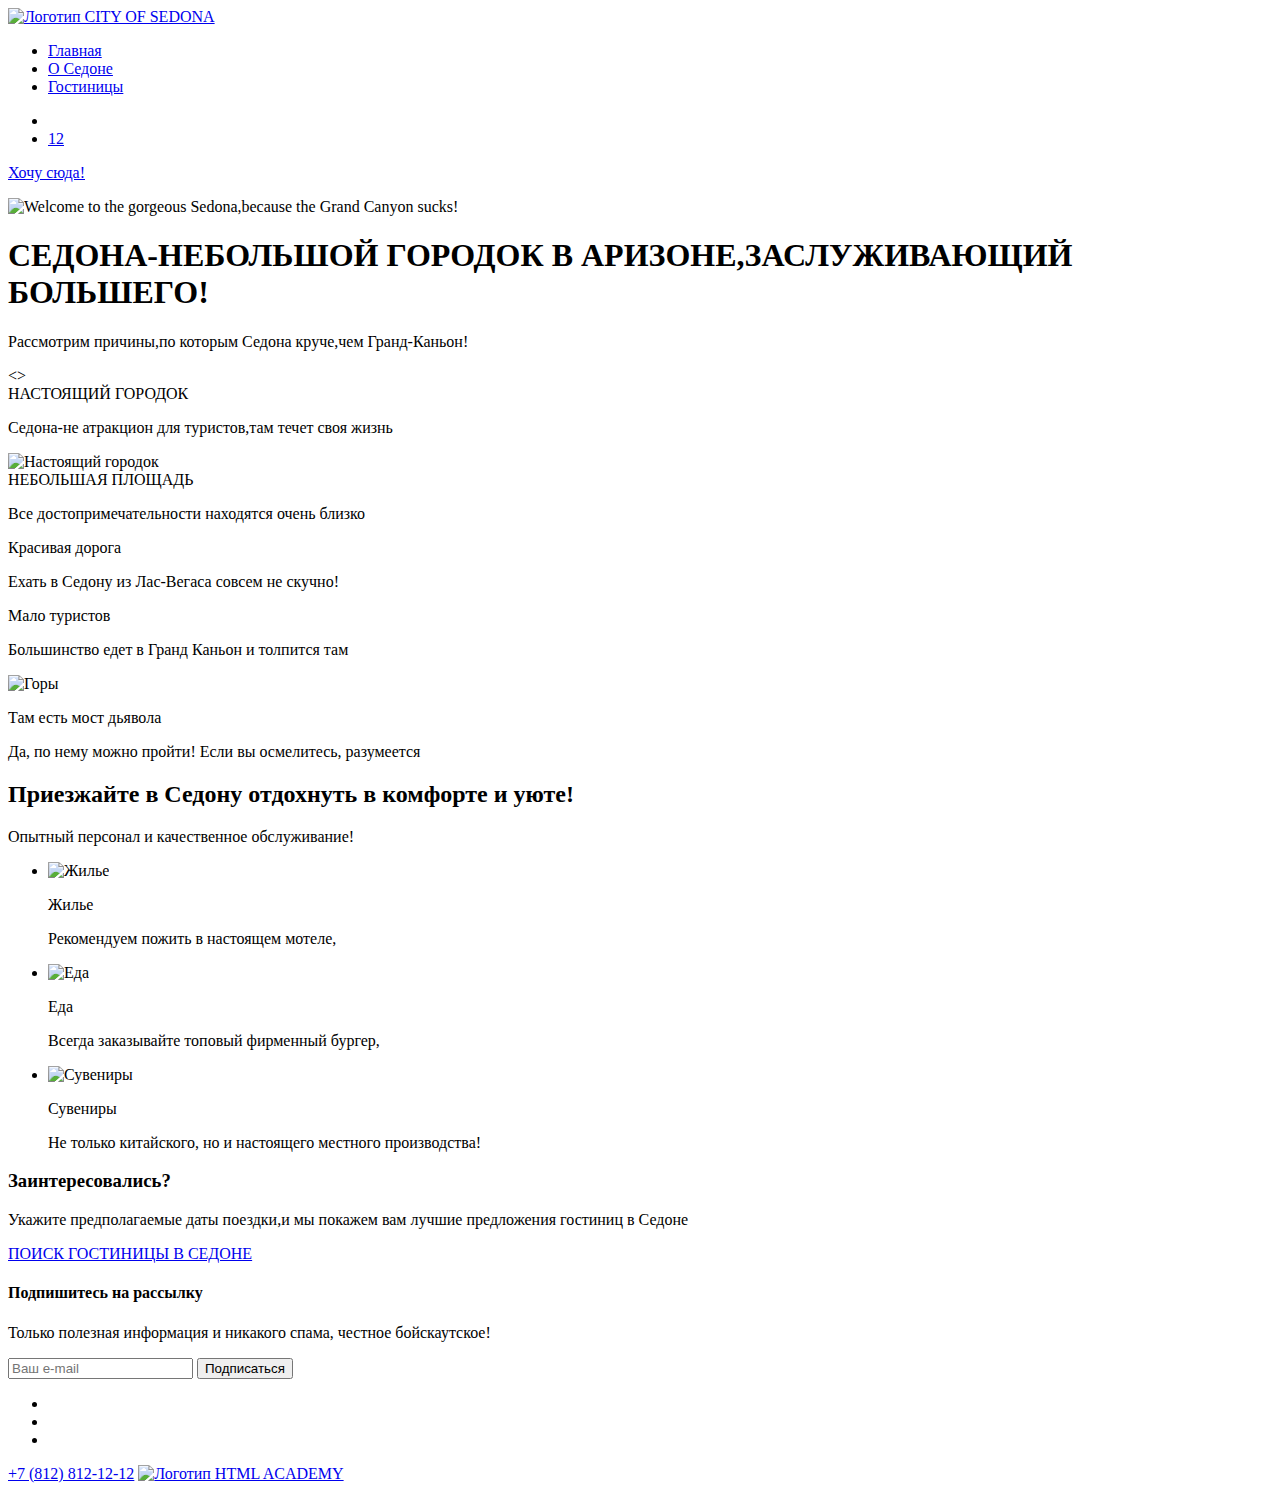
==== index.html @ 24b1be4e "Вложил картинки в список" ====
<!DOCTYPE html>
<html lang="ru">
  <meta charset="utf-8">
  <head>
    <title>Sedona</title>
    <link rel="stylesheet" href="style.css">
  </head>
  <body>
    <header data-test="header" >
       <a href="index.html"> <img src="#" alt="Логотип CITY OF SEDONA">
        </a>
        <ul>
            <li><a href="#">Главная</a></li>
            <li><a href="#">О Cедоне</a></li>
            <li><a href="catalog.html">Гостиницы</a></li>
            </ul>
            <ul>
                <li><a href="#"></a></li>
                <li><a href="#">12</a></li>
            </ul>
            <a href="#">Хочу сюда!</a></li>
           </header>

    <main data-test="main">
      <p><img src="#" alt="Welcome to the gorgeous Sedona,because the Grand Canyon sucks!"</p>
        <h1>СЕДОНА-НЕБОЛЬШОЙ ГОРОДОК В АРИЗОНЕ,ЗАСЛУЖИВАЮЩИЙ БОЛЬШЕГО!</h1>
        <p>Рассмотрим причины,по которым Седона круче,чем Гранд-Каньон!</p>
      <>
        <li>НАСТОЯЩИЙ ГОРОДОК
        <p>Седона-не атракцион для туристов,там течет своя жизнь</p>
        <img src="#" alt=" Настоящий городок">
        </li>


        <li>НЕБОЛЬШАЯ ПЛОЩАДЬ
        <p>Все достопримечательности находятся очень близко</p>
        </li>

            <li>Красивая дорога
            <p>Ехать в Седону из Лас-Вегаса совсем не скучно!</p>
            </li>

                <li>Мало туристов
                <p>Большинство едет в Гранд Каньон и толпится там</p>
                </li>

                <li><img src="#" alt="Горы">

                    <p>Там есть мост дьявола</p>
                    <p>Да, по нему можно пройти! Если вы осмелитесь, разумеется</p></li>
                    </ul>
                    <h2>Приезжайте в Седону отдохнуть в комфорте и уюте!</h2>
                    <p>Опытный персонал и качественное обслуживание!</p>
                    <ul>
                        <li> <img src="#" alt="Жилье">
                           <p>Жилье</p>
                            <p>Рекомендуем пожить в настоящем мотеле, </p>

                                <li> <img src="#" alt="Еда"></li>
                                   <p>Еда</p>
                                    <p>Всегда заказывайте
                                        топовый фирменный бургер, </p>
                                        <li> <img src="#" alt="Сувениры">
                                            <p>Сувениры</p>
                                             <p>Не только китайского,
                                                но и настоящего местного производства! </p></li>
                                             </ul>
                                             <h3>Заинтересовались?</h3>
                                             <p>Укажите предполагаемые даты поездки,и мы покажем вам лучшие предложения гостиниц в Седоне</p>
                                             <a href="#">ПОИСК ГОСТИНИЦЫ В СЕДОНЕ</a>


    </main>
    <footer data-test="footer">
      <section class="newsletter">
        <h4 class="page-footer-title">Подпишитесь на рассылку</h4>
        <p>Только полезная информация и никакого спама, честное бойскаутское!</p>
<form class="newsletter-form" action="https:htmlacademy.ru/" method="post">


             <input class="field" placeholder="Ваш e-mail" type="email" name="newsletter-email" id="newsletter-email" required>
<button class="button newsletter-button" type="submit">
  <span class="visually-hidden">Подписаться</span>
</button>
</form>
      </section>

          <ul>
            <li></li>
            <li></li>
            <li></li>
          </ul>
          <a href="#">+7 (812) 812-12-12</a>
          <a href="https:htmlacademy.ru/"><img src="#" alt="Логотип HTML ACADEMY">
            </a>
    </footer>
  </body>
</html>
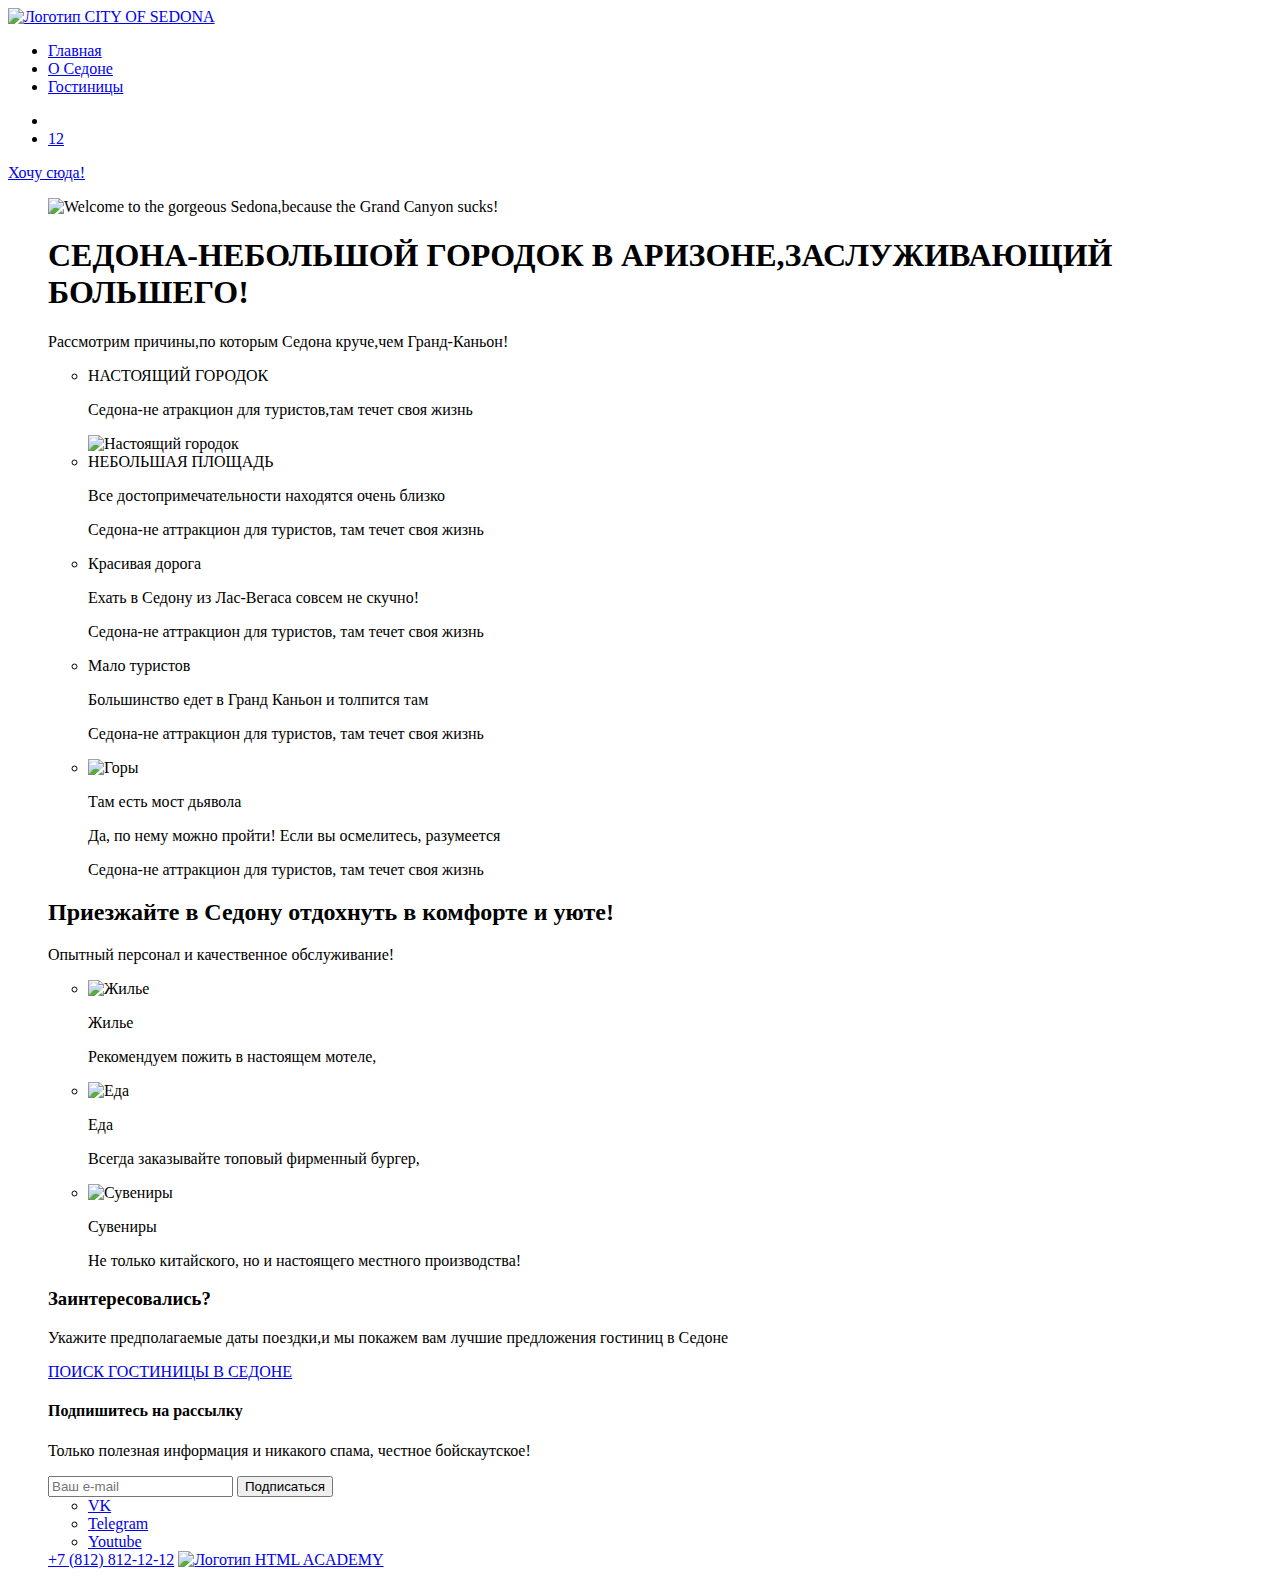
==== commit 6b2a0542: "Плохо, но как то так" ====
--- a/index.html
+++ b/index.html
@@ -21,11 +21,11 @@
             <a href="#">Хочу сюда!</a></li>
            </header>
 
-    <main data-test="main">
+    <ul data-test="main">
       <p><img src="#" alt="Welcome to the gorgeous Sedona,because the Grand Canyon sucks!"</p>
         <h1>СЕДОНА-НЕБОЛЬШОЙ ГОРОДОК В АРИЗОНЕ,ЗАСЛУЖИВАЮЩИЙ БОЛЬШЕГО!</h1>
         <p>Рассмотрим причины,по которым Седона круче,чем Гранд-Каньон!</p>
-      <>
+      <ul>
         <li>НАСТОЯЩИЙ ГОРОДОК
         <p>Седона-не атракцион для туристов,там течет своя жизнь</p>
         <img src="#" alt=" Настоящий городок">
@@ -34,32 +34,37 @@
 
         <li>НЕБОЛЬШАЯ ПЛОЩАДЬ
         <p>Все достопримечательности находятся очень близко</p>
+        <p>Седона-не аттракцион для туристов, там течет своя жизнь</p>
         </li>
 
             <li>Красивая дорога
             <p>Ехать в Седону из Лас-Вегаса совсем не скучно!</p>
+            <p>Седона-не аттракцион для туристов, там течет своя жизнь</p>
             </li>
 
                 <li>Мало туристов
                 <p>Большинство едет в Гранд Каньон и толпится там</p>
+                <p>Седона-не аттракцион для туристов, там течет своя жизнь</p>
                 </li>
 
                 <li><img src="#" alt="Горы">
 
                     <p>Там есть мост дьявола</p>
-                    <p>Да, по нему можно пройти! Если вы осмелитесь, разумеется</p></li>
+                    <p>Да, по нему можно пройти! Если вы осмелитесь, разумеется</p>
+                    <p>Седона-не аттракцион для туристов, там течет своя жизнь</p></li>
                     </ul>
                     <h2>Приезжайте в Седону отдохнуть в комфорте и уюте!</h2>
                     <p>Опытный персонал и качественное обслуживание!</p>
+
                     <ul>
                         <li> <img src="#" alt="Жилье">
                            <p>Жилье</p>
-                            <p>Рекомендуем пожить в настоящем мотеле, </p>
+                            <p>Рекомендуем пожить в настоящем мотеле, </p></li>
 
-                                <li> <img src="#" alt="Еда"></li>
+                                <li> <img src="#" alt="Еда">
                                    <p>Еда</p>
                                     <p>Всегда заказывайте
-                                        топовый фирменный бургер, </p>
+                                        топовый фирменный бургер, </p></li>
                                         <li> <img src="#" alt="Сувениры">
                                             <p>Сувениры</p>
                                              <p>Не только китайского,
@@ -85,14 +90,16 @@
 </form>
       </section>
 
-          <ul>
-            <li></li>
-            <li></li>
-            <li></li>
-          </ul>
-          <a href="#">+7 (812) 812-12-12</a>
-          <a href="https:htmlacademy.ru/"><img src="#" alt="Логотип HTML ACADEMY">
-            </a>
+      <ul>
+        <li><a href="https:vk.ru/">VK</a></li>
+        <li><a href="https:Telegram.org/">Telegram</a></li>
+        <li><a href="https:Youtube.ru/">Youtube</a></li>
+
+
+      </ul>
+      <a href="#">+7 (812) 812-12-12</a>
+      <a href="https:htmlacademy.ru/"><img src="#" alt="Логотип HTML ACADEMY">
+        </a>
     </footer>
   </body>
 </html>
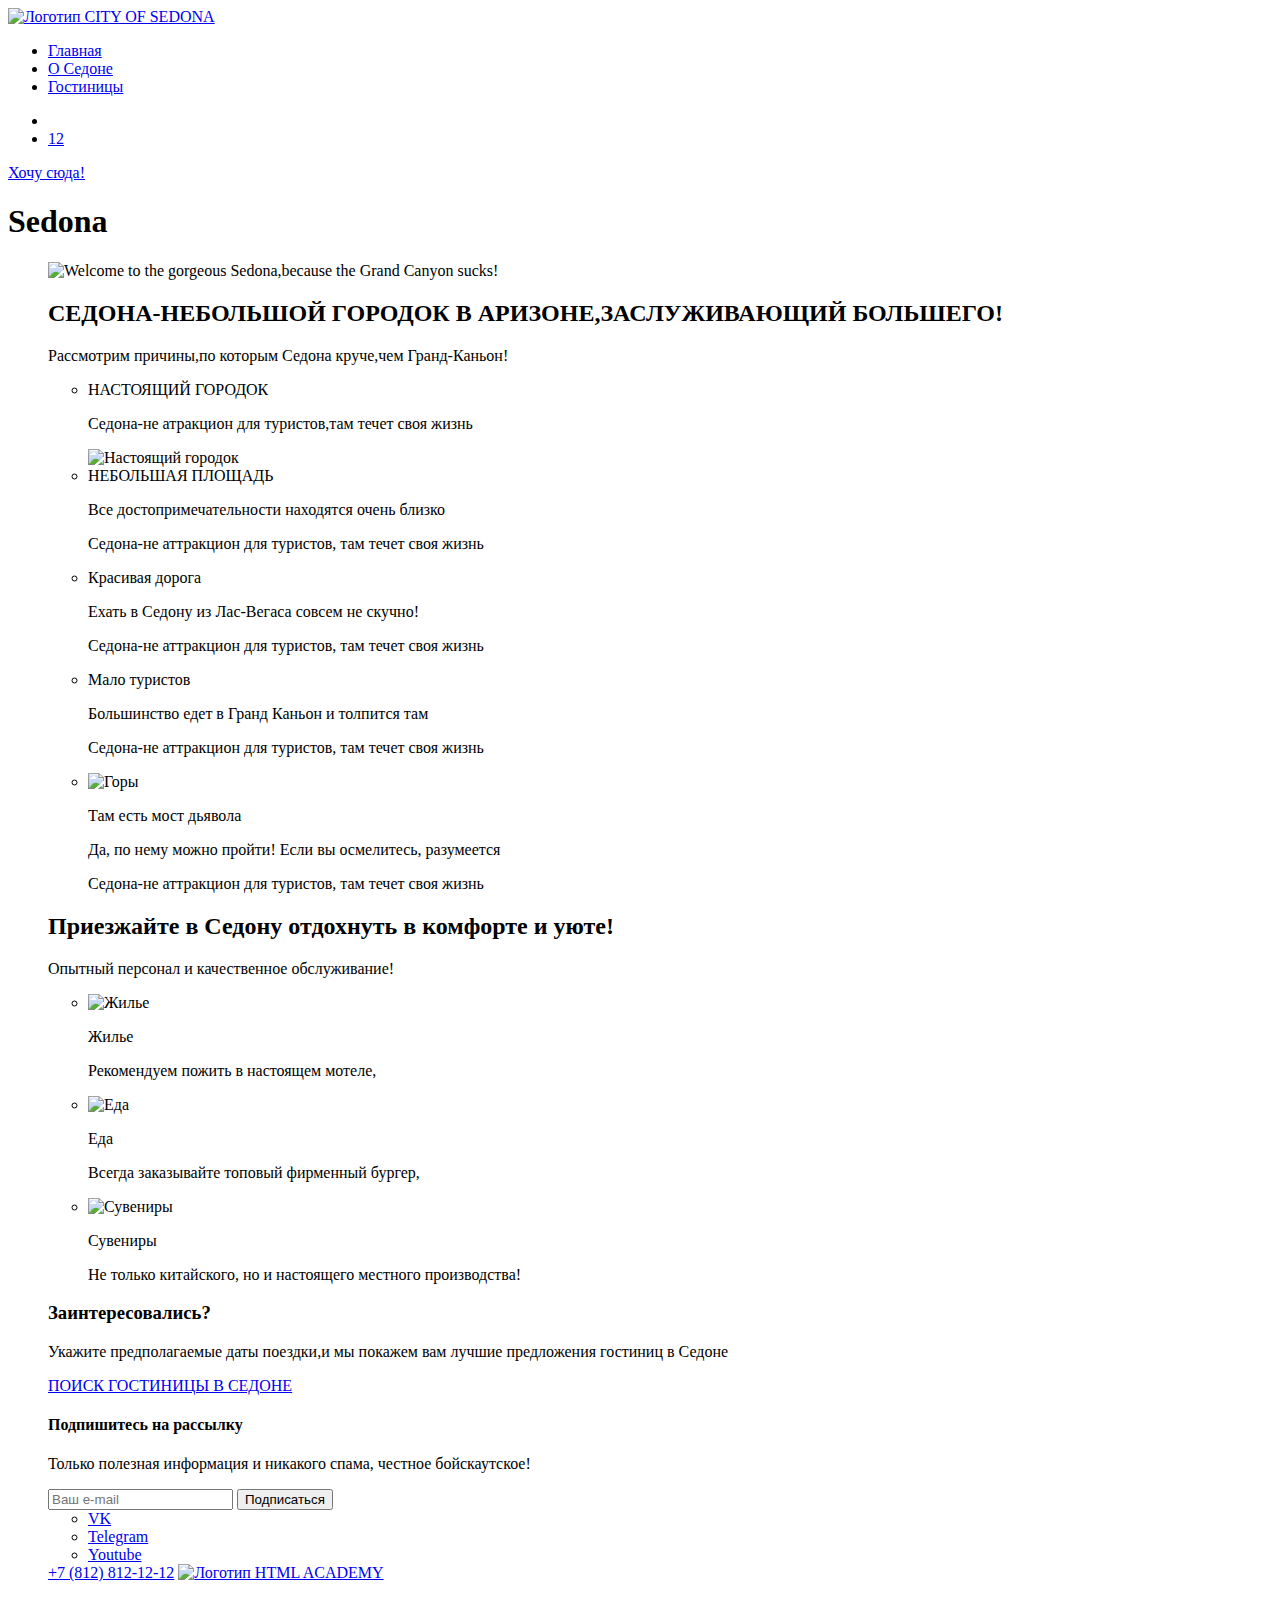
==== commit 617df883: "Добавил скрытый заголовок" ====
--- a/index.html
+++ b/index.html
@@ -19,11 +19,12 @@
                 <li><a href="#">12</a></li>
             </ul>
             <a href="#">Хочу сюда!</a></li>
+            <h1 class="visually-hidden">Sedona</h1>
            </header>
 
     <ul data-test="main">
       <p><img src="#" alt="Welcome to the gorgeous Sedona,because the Grand Canyon sucks!"</p>
-        <h1>СЕДОНА-НЕБОЛЬШОЙ ГОРОДОК В АРИЗОНЕ,ЗАСЛУЖИВАЮЩИЙ БОЛЬШЕГО!</h1>
+        <h2>СЕДОНА-НЕБОЛЬШОЙ ГОРОДОК В АРИЗОНЕ,ЗАСЛУЖИВАЮЩИЙ БОЛЬШЕГО!</h2>
         <p>Рассмотрим причины,по которым Седона круче,чем Гранд-Каньон!</p>
       <ul>
         <li>НАСТОЯЩИЙ ГОРОДОК
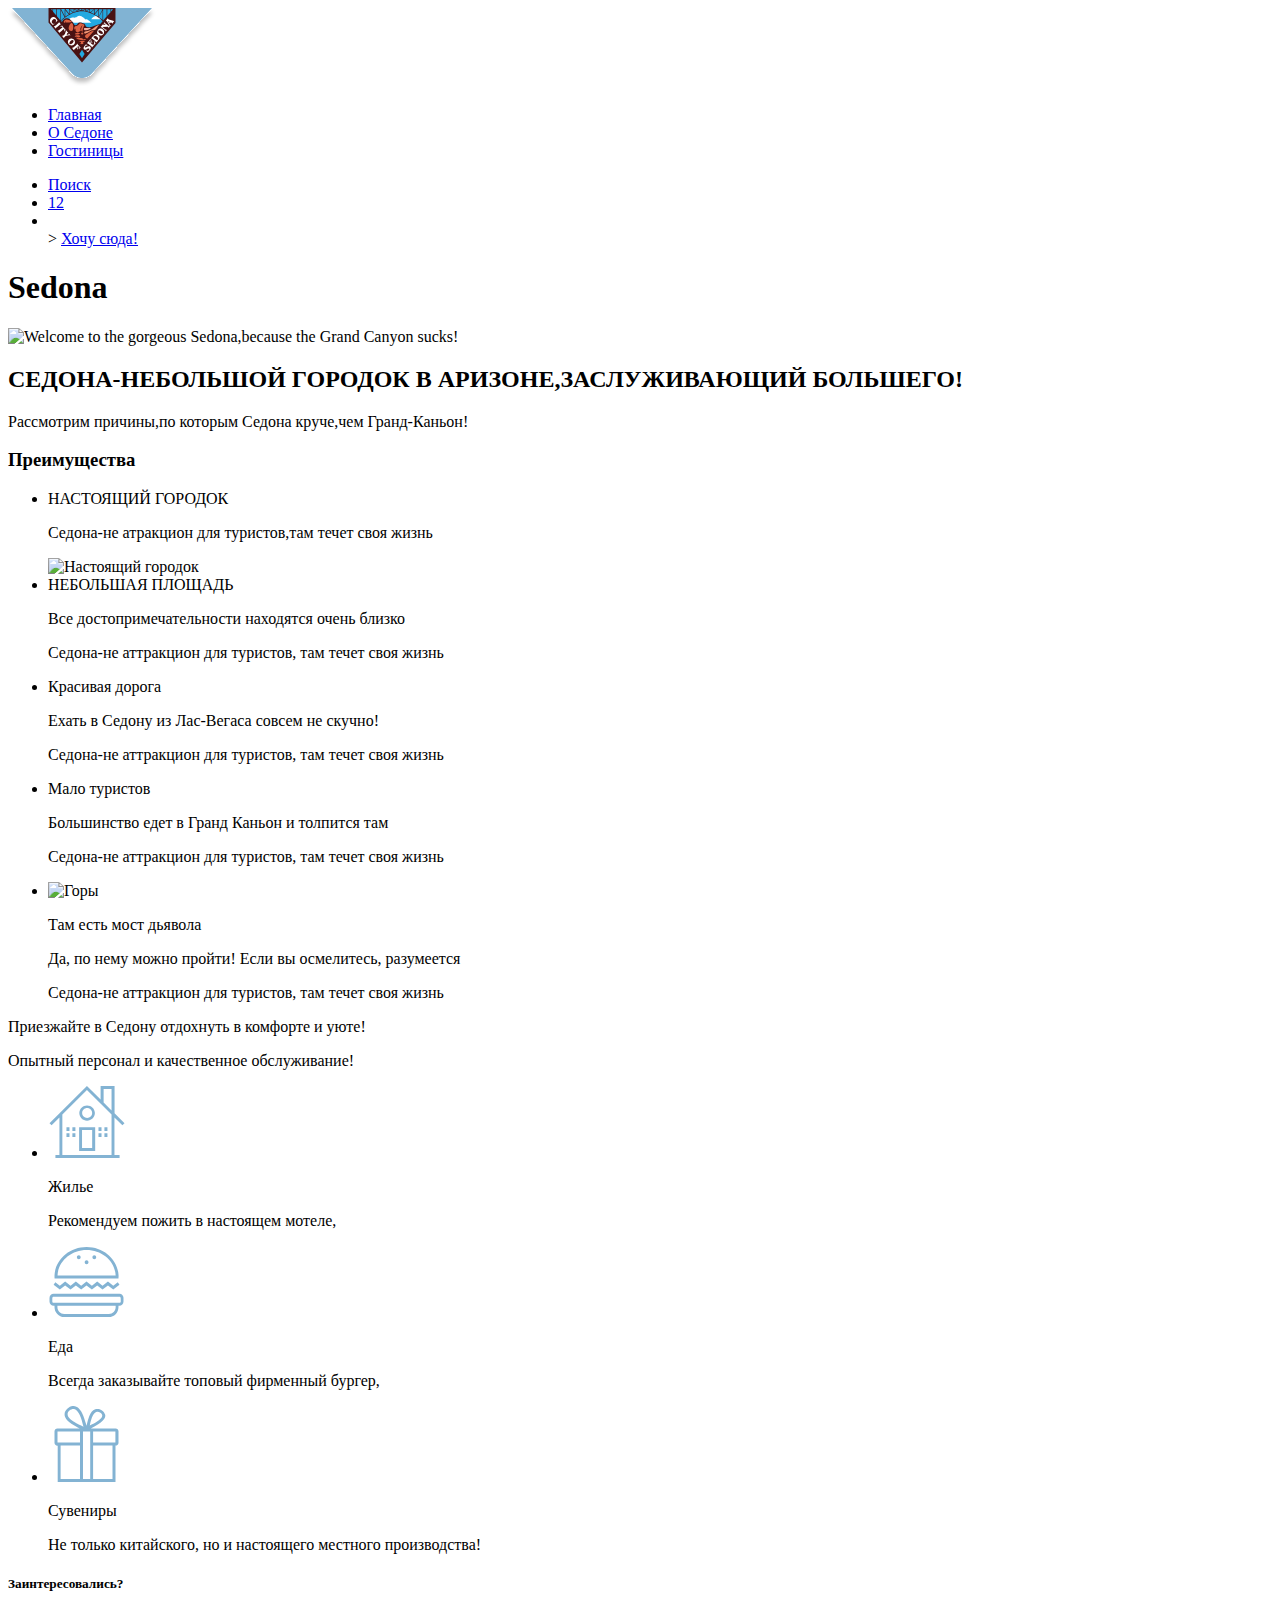
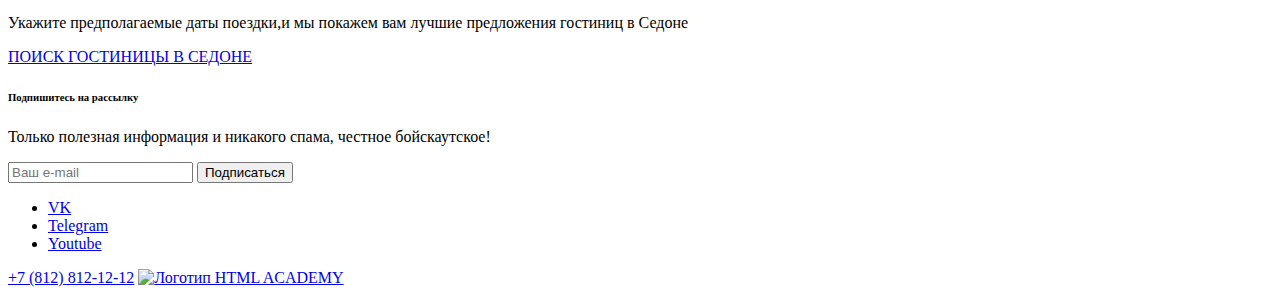
==== commit 5b35851c: "Разметка и графика" ====
--- a/index.html
+++ b/index.html
@@ -6,80 +6,97 @@
     <link rel="stylesheet" href="style.css">
   </head>
   <body>
-    <header data-test="header" >
-       <a href="index.html"> <img src="#" alt="Логотип CITY OF SEDONA">
+    <header class="page-header" data-test="header" >
+      <nav class="navigation"
+       <a href="index.html"> <img class="logo" src="images/index/logo.svg" alt="Логотип CITY OF SEDONA">
         </a>
-        <ul>
-            <li><a href="#">Главная</a></li>
-            <li><a href="#">О Cедоне</a></li>
-            <li><a href="catalog.html">Гостиницы</a></li>
+        <ul class="navigation-list">
+            <li class="navigation-item">
+              <a class="navigation-link" href="#">Главная</a></li>
+            <li class="navigation-item">
+              <a class="navigation-link" href="#">О Cедоне</a></li>
+            <li class="navigation-item">
+              <a class="navigation-link" href="catalog.html">Гостиницы</a></li>
             </ul>
-            <ul>
-                <li><a href="#"></a></li>
-                <li><a href="#">12</a></li>
+            <ul class="navigation-list navigation-user">
+                <li class="navigation-item">
+                  <a class="navigation-link" href="#"><span class="visually-hidden">Поиск</span></a>
+                  </li>
+                <li class="navigation-item">
+                  <a class="navigation-link" href="#">12</a></li>
+                  <li class="navigation-item"></li>>
+                      <a class="navigation-link" href="#">Хочу сюда!</a>
+                  </li>
             </ul>
-            <a href="#">Хочу сюда!</a></li>
-            <h1 class="visually-hidden">Sedona</h1>
+
+
+          </nav>
            </header>
 
-    <ul data-test="main">
+    <main class="main-index" data-test="main">
+        <h1 class="visually-hidden">Sedona</h1>
       <p><img src="#" alt="Welcome to the gorgeous Sedona,because the Grand Canyon sucks!"</p>
         <h2>СЕДОНА-НЕБОЛЬШОЙ ГОРОДОК В АРИЗОНЕ,ЗАСЛУЖИВАЮЩИЙ БОЛЬШЕГО!</h2>
         <p>Рассмотрим причины,по которым Седона круче,чем Гранд-Каньон!</p>
-      <ul>
-        <li>НАСТОЯЩИЙ ГОРОДОК
+        <section class="advantages-list">
+          <h3 class="visually-hidden">Преимущества</h3>
+      <ul class="advantages-list">
+        <li class="advantages-item">НАСТОЯЩИЙ ГОРОДОК
         <p>Седона-не атракцион для туристов,там течет своя жизнь</p>
         <img src="#" alt=" Настоящий городок">
         </li>
 
 
-        <li>НЕБОЛЬШАЯ ПЛОЩАДЬ
+        <li class="advantages-item">НЕБОЛЬШАЯ ПЛОЩАДЬ
         <p>Все достопримечательности находятся очень близко</p>
         <p>Седона-не аттракцион для туристов, там течет своя жизнь</p>
         </li>
 
-            <li>Красивая дорога
+            <li class="advantages-item">Красивая дорога
             <p>Ехать в Седону из Лас-Вегаса совсем не скучно!</p>
             <p>Седона-не аттракцион для туристов, там течет своя жизнь</p>
             </li>
 
-                <li>Мало туристов
+                <li class="advantages-item">Мало туристов
                 <p>Большинство едет в Гранд Каньон и толпится там</p>
                 <p>Седона-не аттракцион для туристов, там течет своя жизнь</p>
                 </li>
 
-                <li><img src="#" alt="Горы">
+                <li class="advantages-item"><img src="#" alt="Горы">
 
                     <p>Там есть мост дьявола</p>
                     <p>Да, по нему можно пройти! Если вы осмелитесь, разумеется</p>
                     <p>Седона-не аттракцион для туристов, там течет своя жизнь</p></li>
                     </ul>
-                    <h2>Приезжайте в Седону отдохнуть в комфорте и уюте!</h2>
+                  </section>
+                  <section class="services"
+                    <h4 class="services-title">Приезжайте в Седону отдохнуть в комфорте и уюте!</h4>
                     <p>Опытный персонал и качественное обслуживание!</p>
 
-                    <ul>
-                        <li> <img src="#" alt="Жилье">
-                           <p>Жилье</p>
-                            <p>Рекомендуем пожить в настоящем мотеле, </p></li>
 
-                                <li> <img src="#" alt="Еда">
-                                   <p>Еда</p>
-                                    <p>Всегда заказывайте
+                    <ul class="services-list">
+                        <li class="services-item"> <img src="images/index/жилье.svg" alt="Жилье">
+                           <p class="services-name">Жилье</p>
+                            <p class="services-description">Рекомендуем пожить в настоящем мотеле, </p></li>
+
+                                <li class="services-item"> <img src="images/index/еда.svg" alt="Еда">
+                                   <p  class="services-name">Еда</p>
+                                    <p class="services-description">Всегда заказывайте
                                         топовый фирменный бургер, </p></li>
-                                        <li> <img src="#" alt="Сувениры">
-                                            <p>Сувениры</p>
-                                             <p>Не только китайского,
+                                        <li class="services-item"> <img src="images/index/сувениры.svg" alt="Сувениры">
+                                            <p  class="services-name">Сувениры</p>
+                                             <p class="services-description">Не только китайского,
                                                 но и настоящего местного производства! </p></li>
                                              </ul>
-                                             <h3>Заинтересовались?</h3>
+                                             <h5>Заинтересовались?</h5>
                                              <p>Укажите предполагаемые даты поездки,и мы покажем вам лучшие предложения гостиниц в Седоне</p>
-                                             <a href="#">ПОИСК ГОСТИНИЦЫ В СЕДОНЕ</a>
+                                             <a class="button-seach" href="#">ПОИСК ГОСТИНИЦЫ В СЕДОНЕ</a>
 
 
     </main>
     <footer data-test="footer">
       <section class="newsletter">
-        <h4 class="page-footer-title">Подпишитесь на рассылку</h4>
+        <h6 class="page-footer-title">Подпишитесь на рассылку</h6>
         <p>Только полезная информация и никакого спама, честное бойскаутское!</p>
 <form class="newsletter-form" action="https:htmlacademy.ru/" method="post">
 
@@ -91,15 +108,15 @@
 </form>
       </section>
 
-      <ul>
-        <li><a href="https:vk.ru/">VK</a></li>
-        <li><a href="https:Telegram.org/">Telegram</a></li>
-        <li><a href="https:Youtube.ru/">Youtube</a></li>
+      <ul class="contacts">
+        <li class="contacts-item"><a class="contacts-name" href="https:vk.ru/">VK</a></li>
+        <li class="contacts-item"><a class="contacts-name" href="https:Telegram.org/">Telegram</a></li>
+        <li class="contacts-item"><a class="contacts-name" href="https:Youtube.ru/">Youtube</a></li>
 
 
       </ul>
-      <a href="#">+7 (812) 812-12-12</a>
-      <a href="https:htmlacademy.ru/"><img src="#" alt="Логотип HTML ACADEMY">
+      <a class="contacts-phone" href="#">+7 (812) 812-12-12</a>
+      <a class="contacts-adress" href="https:htmlacademy.ru/"><img src="#" alt="Логотип HTML ACADEMY">
         </a>
     </footer>
   </body>
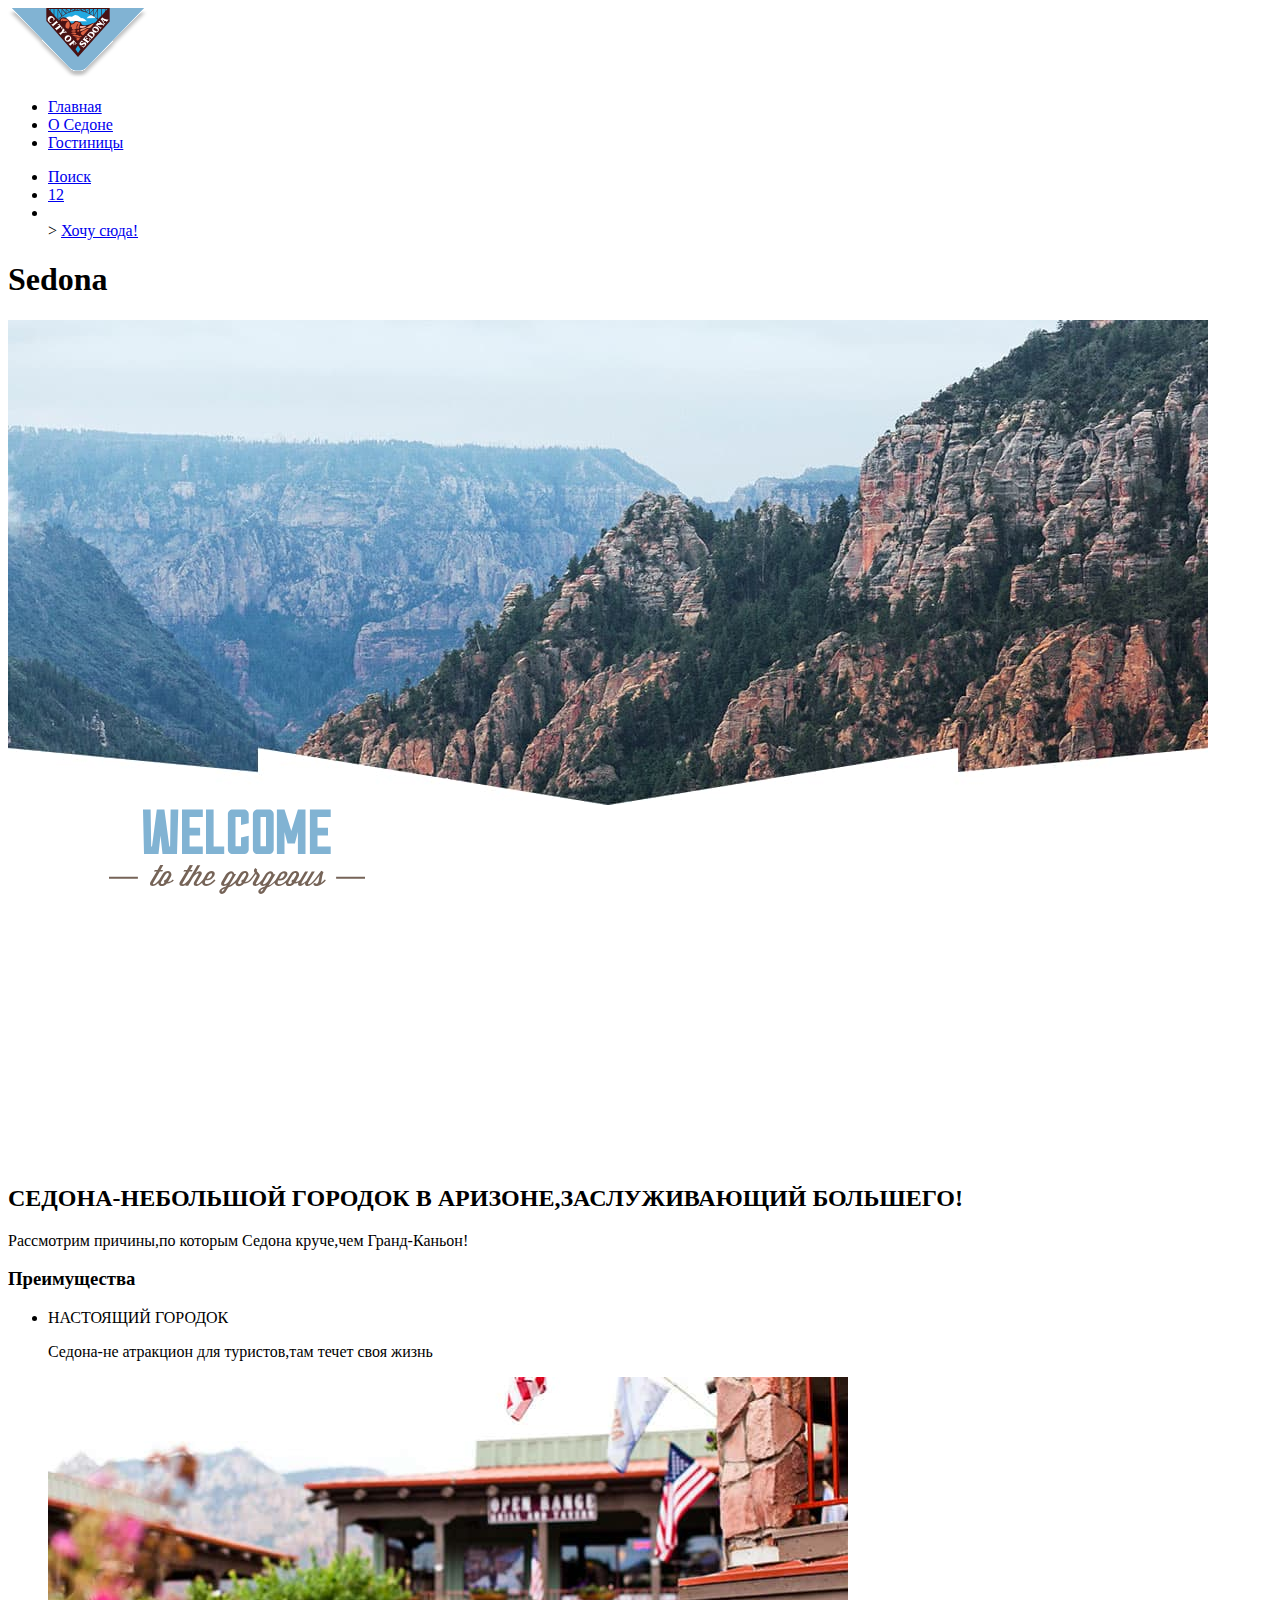
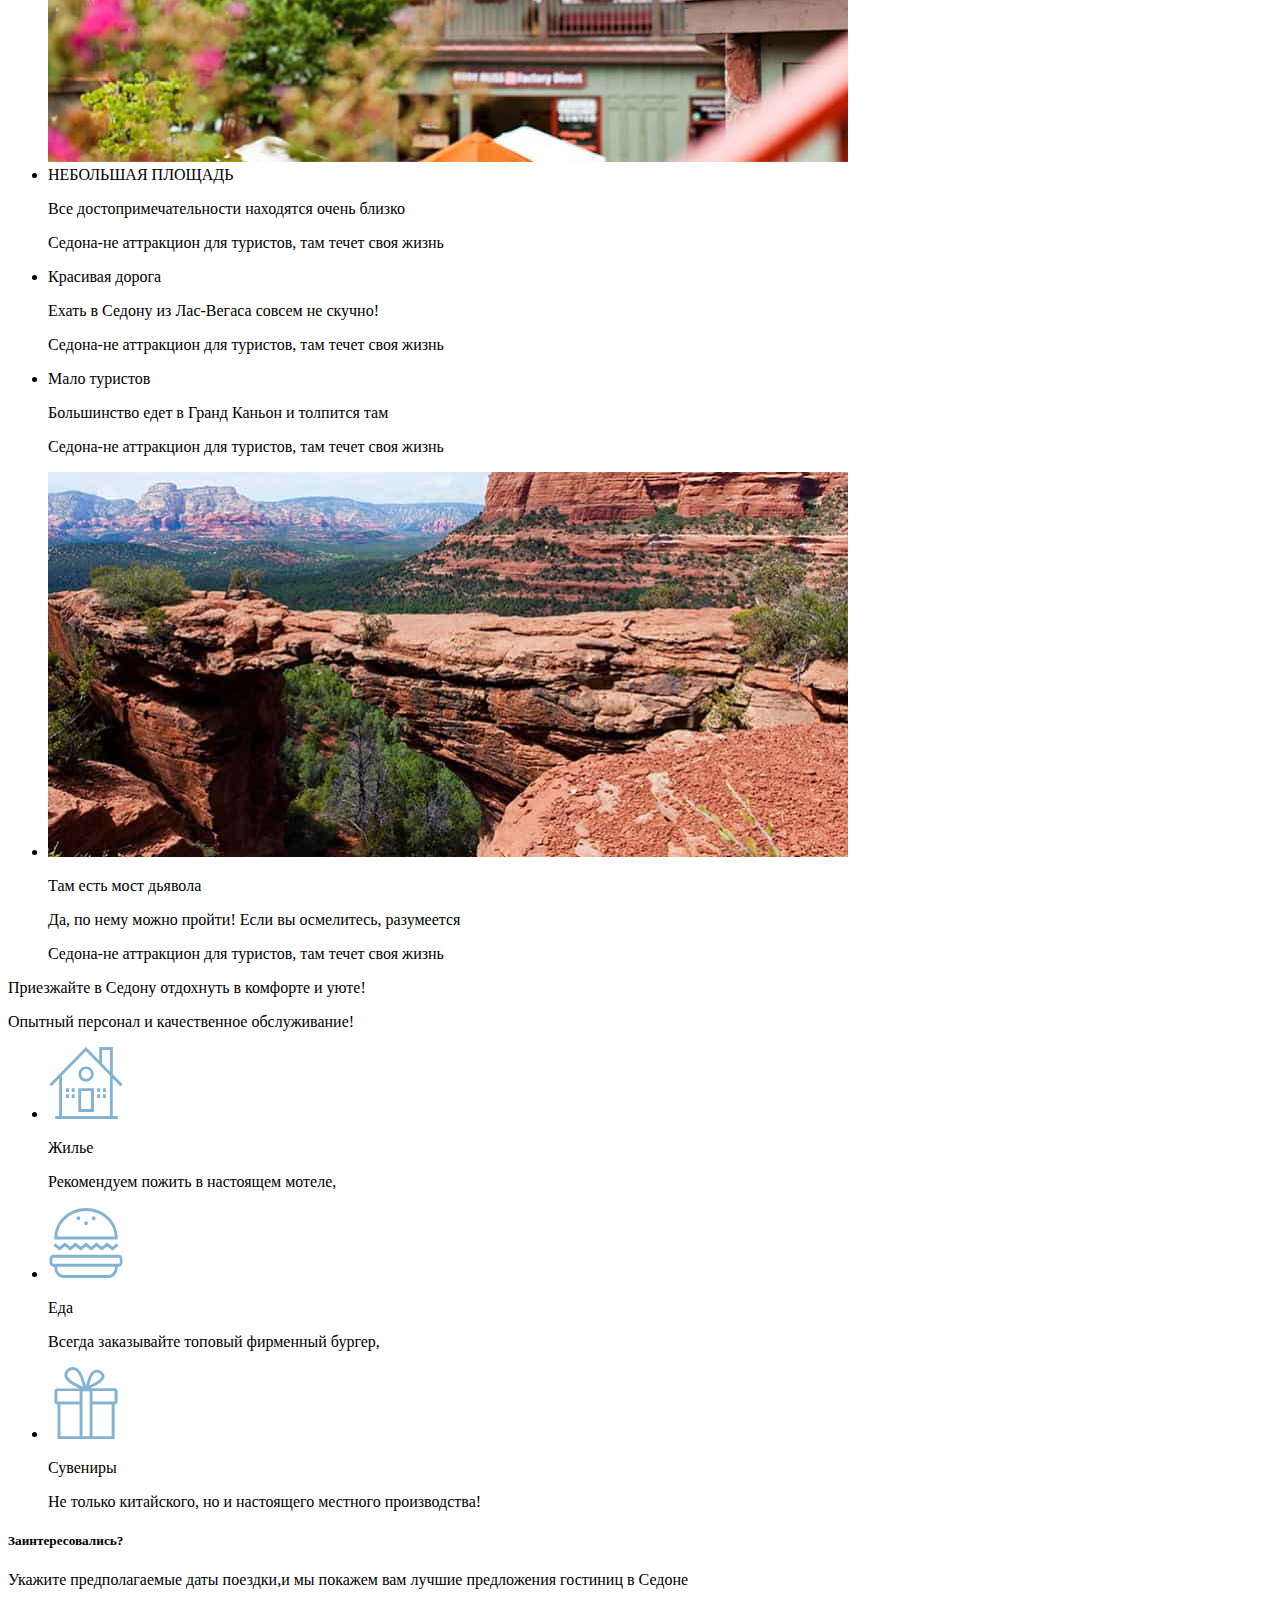
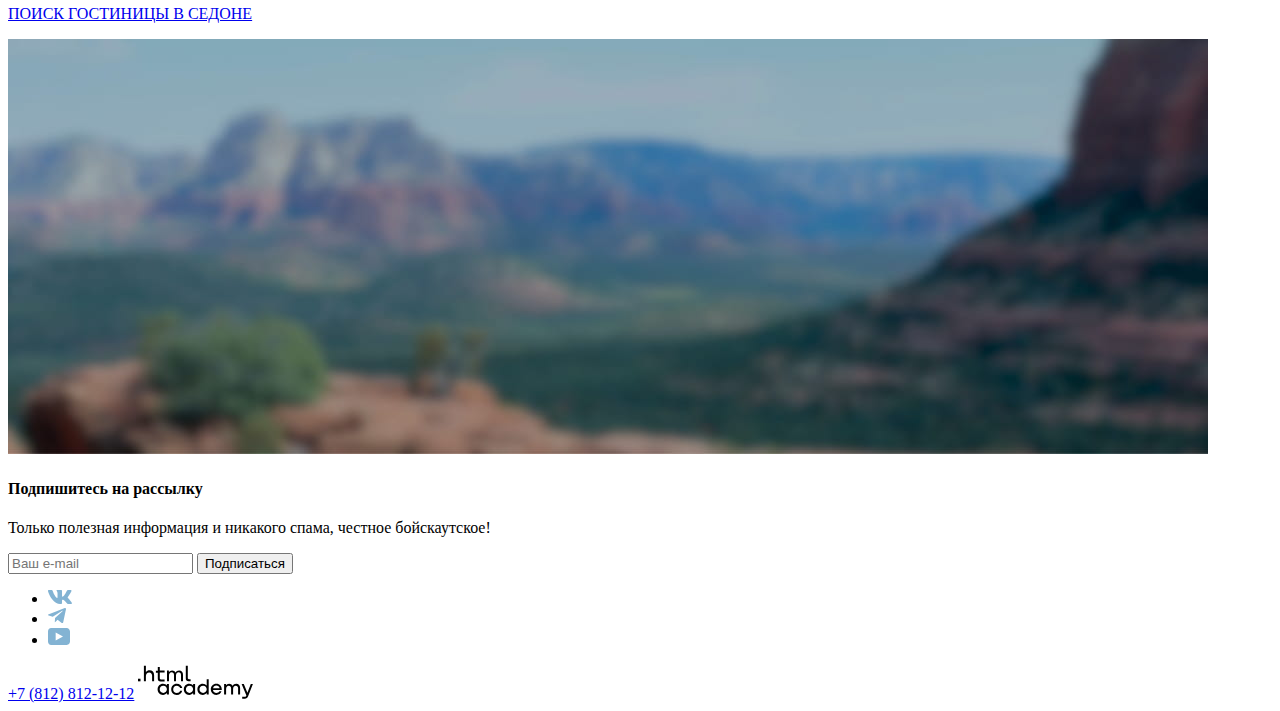
==== commit 38505001: "авто редактирование" ====
--- a/index.html
+++ b/index.html
@@ -1,123 +1,189 @@
 <!DOCTYPE html>
 <html lang="ru">
-  <meta charset="utf-8">
-  <head>
-    <title>Sedona</title>
-    <link rel="stylesheet" href="style.css">
-  </head>
-  <body>
-    <header class="page-header" data-test="header" >
-      <nav class="navigation"
-       <a href="index.html"> <img class="logo" src="images/index/logo.svg" alt="Логотип CITY OF SEDONA">
-        </a>
-        <ul class="navigation-list">
-            <li class="navigation-item">
-              <a class="navigation-link" href="#">Главная</a></li>
-            <li class="navigation-item">
-              <a class="navigation-link" href="#">О Cедоне</a></li>
-            <li class="navigation-item">
-              <a class="navigation-link" href="catalog.html">Гостиницы</a></li>
-            </ul>
-            <ul class="navigation-list navigation-user">
-                <li class="navigation-item">
-                  <a class="navigation-link" href="#"><span class="visually-hidden">Поиск</span></a>
-                  </li>
-                <li class="navigation-item">
-                  <a class="navigation-link" href="#">12</a></li>
-                  <li class="navigation-item"></li>>
-                      <a class="navigation-link" href="#">Хочу сюда!</a>
-                  </li>
-            </ul>
+<meta charset="utf-8">
+
+<head>
+  <title>Sedona</title>
+  <link rel="stylesheet" href="style.css">
+</head>
+
+<body>
+  <header class="page-header" data-test="header">
+    <nav class="navigation" <a href="index.html"> <img class="logo" width="140" height="70" src="images/index/logo.svg"
+        alt="Логотип CITY OF SEDONA">
+      </a>
+      <ul class="navigation-list">
+        <li class="navigation-item">
+          <a class="navigation-link" href="#">Главная</a>
+        </li>
+        <li class="navigation-item">
+          <a class="navigation-link" href="#">О Cедоне</a>
+        </li>
+        <li class="navigation-item">
+          <a class="navigation-link" href="catalog.html">Гостиницы</a>
+        </li>
+      </ul>
+      <ul class="navigation-list navigation-user">
+        <li class="navigation-item">
+          <a class="navigation-link" href="#"><span class="visually-hidden">Поиск</span></a>
+        </li>
+        <li class="navigation-item">
+          <a class="navigation-link" href="#">12</a>
+        </li>
+        <li class="navigation-item"></li>>
+        <a class="navigation-link" href="#">Хочу сюда!</a>
+        </li>
+      </ul>
 
 
-          </nav>
-           </header>
+    </nav>
+  </header>
 
-    <main class="main-index" data-test="main">
-        <h1 class="visually-hidden">Sedona</h1>
-      <p><img src="#" alt="Welcome to the gorgeous Sedona,because the Grand Canyon sucks!"</p>
-        <h2>СЕДОНА-НЕБОЛЬШОЙ ГОРОДОК В АРИЗОНЕ,ЗАСЛУЖИВАЮЩИЙ БОЛЬШЕГО!</h2>
-        <p>Рассмотрим причины,по которым Седона круче,чем Гранд-Каньон!</p>
-        <section class="advantages-list">
-          <h3 class="visually-hidden">Преимущества</h3>
+  <main class="main-index" data-test="main">
+    <h1 class="visually-hidden">Sedona</h1>
+    <p><img src="images/index/mountains.jpg" width="1200" height="485"
+        alt="Welcome to the gorgeous Sedona,because the Grand Canyon sucks!">
+      <img src="images/index/welcome.svg" width="458" height="352"
+        alt="Welcome to the gorgeous Sedona,because the Grand Canyon sucks!">
+    </p>
+    <h2>СЕДОНА-НЕБОЛЬШОЙ ГОРОДОК В АРИЗОНЕ,ЗАСЛУЖИВАЮЩИЙ БОЛЬШЕГО!</h2>
+    <p>Рассмотрим причины,по которым Седона круче,чем Гранд-Каньон!</p>
+    <section class="advantages-list">
+      <h3 class="visually-hidden">Преимущества</h3>
       <ul class="advantages-list">
         <li class="advantages-item">НАСТОЯЩИЙ ГОРОДОК
-        <p>Седона-не атракцион для туристов,там течет своя жизнь</p>
-        <img src="#" alt=" Настоящий городок">
+          <p>Седона-не атракцион для туристов,там течет своя жизнь</p>
+          <img src="images/index/photo-1.jpg" width="800" height="385" alt=" Настоящий городок">
         </li>
 
 
         <li class="advantages-item">НЕБОЛЬШАЯ ПЛОЩАДЬ
-        <p>Все достопримечательности находятся очень близко</p>
-        <p>Седона-не аттракцион для туристов, там течет своя жизнь</p>
+          <p>Все достопримечательности находятся очень близко</p>
+          <p>Седона-не аттракцион для туристов, там течет своя жизнь</p>
         </li>
 
-            <li class="advantages-item">Красивая дорога
-            <p>Ехать в Седону из Лас-Вегаса совсем не скучно!</p>
-            <p>Седона-не аттракцион для туристов, там течет своя жизнь</p>
-            </li>
+        <li class="advantages-item">Красивая дорога
+          <p>Ехать в Седону из Лас-Вегаса совсем не скучно!</p>
+          <p>Седона-не аттракцион для туристов, там течет своя жизнь</p>
+        </li>
 
-                <li class="advantages-item">Мало туристов
-                <p>Большинство едет в Гранд Каньон и толпится там</p>
-                <p>Седона-не аттракцион для туристов, там течет своя жизнь</p>
-                </li>
+        <li class="advantages-item">Мало туристов
+          <p>Большинство едет в Гранд Каньон и толпится там</p>
+          <p>Седона-не аттракцион для туристов, там течет своя жизнь</p>
+        </li>
 
-                <li class="advantages-item"><img src="#" alt="Горы">
+        <li class="advantages-item"><img src="images/index/photo-2.jpg" width="800" height="385" alt="Горы">
 
-                    <p>Там есть мост дьявола</p>
-                    <p>Да, по нему можно пройти! Если вы осмелитесь, разумеется</p>
-                    <p>Седона-не аттракцион для туристов, там течет своя жизнь</p></li>
-                    </ul>
-                  </section>
-                  <section class="services"
-                    <h4 class="services-title">Приезжайте в Седону отдохнуть в комфорте и уюте!</h4>
-                    <p>Опытный персонал и качественное обслуживание!</p>
+          <p>Там есть мост дьявола</p>
+          <p>Да, по нему можно пройти! Если вы осмелитесь, разумеется</p>
+          <p>Седона-не аттракцион для туристов, там течет своя жизнь</p>
+        </li>
+      </ul>
+    </section>
+    <section class="services" <h4 class="services-title">Приезжайте в Седону отдохнуть в комфорте и уюте!</h4>
+      <p>Опытный персонал и качественное обслуживание!</p>
 
 
-                    <ul class="services-list">
-                        <li class="services-item"> <img src="images/index/жилье.svg" alt="Жилье">
-                           <p class="services-name">Жилье</p>
-                            <p class="services-description">Рекомендуем пожить в настоящем мотеле, </p></li>
+      <ul class="services-list">
+        <li class="services-item"> <img src="images/index/house.svg" width="75" height="72" alt="Жилье">
+          <p class="services-name">Жилье</p>
+          <p class="services-description">Рекомендуем пожить в настоящем мотеле, </p>
+        </li>
 
-                                <li class="services-item"> <img src="images/index/еда.svg" alt="Еда">
-                                   <p  class="services-name">Еда</p>
-                                    <p class="services-description">Всегда заказывайте
-                                        топовый фирменный бургер, </p></li>
-                                        <li class="services-item"> <img src="images/index/сувениры.svg" alt="Сувениры">
-                                            <p  class="services-name">Сувениры</p>
-                                             <p class="services-description">Не только китайского,
-                                                но и настоящего местного производства! </p></li>
-                                             </ul>
-                                             <h5>Заинтересовались?</h5>
-                                             <p>Укажите предполагаемые даты поездки,и мы покажем вам лучшие предложения гостиниц в Седоне</p>
-                                             <a class="button-seach" href="#">ПОИСК ГОСТИНИЦЫ В СЕДОНЕ</a>
+        <li class="services-item"> <img src="images/index/food.svg" width="75" height="72" alt="Еда">
+          <p class="services-name">Еда</p>
+          <p class="services-description">Всегда заказывайте
+            топовый фирменный бургер, </p>
+        </li>
+        <li class="services-item"> <img src="images/index/souvenirs.svg" width="75" height="72" alt="Сувениры">
+          <p class="services-name">Сувениры</p>
+          <p class="services-description">Не только китайского,
+            но и настоящего местного производства! </p>
+        </li>
+      </ul>
+      <h5>Заинтересовались?</h5>
+      <p>Укажите предполагаемые даты поездки,и мы покажем вам лучшие предложения гостиниц в Седоне</p>
+      <a class="button-seach" href="#">ПОИСК ГОСТИНИЦЫ В СЕДОНЕ</a>
 
 
-    </main>
-    <footer data-test="footer">
-      <section class="newsletter">
-        <h6 class="page-footer-title">Подпишитесь на рассылку</h6>
-        <p>Только полезная информация и никакого спама, честное бойскаутское!</p>
-<form class="newsletter-form" action="https:htmlacademy.ru/" method="post">
+  </main>
+  <footer data-test="footer">
+    <section class="newsletter">
+      <p> <img src="images/index/fon subscription.jpg" width="1200" height="414.86" alt="фон"></p>
+      <h4 class="page-footer-title">Подпишитесь на рассылку</h4>
+      <p>Только полезная информация и никакого спама, честное бойскаутское!</p>
+      <form class="newsletter-form" action="https:htmlacademy.ru/" method="post">
 
 
-             <input class="field" placeholder="Ваш e-mail" type="email" name="newsletter-email" id="newsletter-email" required>
-<button class="button newsletter-button" type="submit">
-  <span class="visually-hidden">Подписаться</span>
-</button>
-</form>
-      </section>
+        <input class="field" placeholder="Ваш e-mail" type="email" name="newsletter-email" id="newsletter-email"
+          required>
+        <button class="button newsletter-button" type="submit">Подписаться
 
-      <ul class="contacts">
-        <li class="contacts-item"><a class="contacts-name" href="https:vk.ru/">VK</a></li>
-        <li class="contacts-item"><a class="contacts-name" href="https:Telegram.org/">Telegram</a></li>
-        <li class="contacts-item"><a class="contacts-name" href="https:Youtube.ru/">Youtube</a></li>
+        </button>
+      </form>
+    </section>
+    <ul class="contacts">
+      <li class="contacts-item"><a class="contacts-name" href="https:vk.ru/"><svg xmlns="http://www.w3.org/2000/svg"
+            width="24" height="14" viewBox="0 0 24 14" fill="none">
+            <path fill-rule="evenodd" clip-rule="evenodd"
+              d="M23.45 0.948C23.616 0.402 23.45 0 22.655 0H20.03C19.362 0 19.054 0.347 18.887 0.73C18.887 0.73 17.552 3.926 15.661 6.002C15.049 6.604 14.771 6.795 14.437 6.795C14.27 6.795 14.019 6.604 14.019 6.057V0.948C14.019 0.292 13.835 0 13.279 0H9.151C8.734 0 8.483 0.304 8.483 0.593C8.483 1.214 9.429 1.358 9.526 3.106V6.904C9.526 7.737 9.373 7.888 9.039 7.888C8.149 7.888 5.984 4.677 4.699 1.003C4.45 0.288 4.198 0 3.527 0H0.9C0.15 0 0 0.347 0 0.73C0 1.412 0.89 4.8 4.145 9.281C6.315 12.341 9.37 14 12.153 14C13.822 14 14.028 13.632 14.028 12.997V10.684C14.028 9.947 14.186 9.8 14.715 9.8C15.105 9.8 15.772 9.992 17.33 11.467C19.11 13.216 19.403 14 20.405 14H23.03C23.78 14 24.156 13.632 23.94 12.904C23.702 12.18 22.852 11.129 21.725 9.882C21.113 9.172 20.195 8.407 19.916 8.024C19.527 7.533 19.638 7.314 19.916 6.877C19.916 6.877 23.116 2.451 23.449 0.948H23.45Z"
+              fill="#83B3D3" />
+          </svg></a></li>
+      <li class="contacts-item"><a class="contacts-name" href="https:Telegram.org/"><svg
+            xmlns="http://www.w3.org/2000/svg" width="18" height="16" viewBox="0 0 18 16" fill="none">
+            <path
+              d="M16.785 0.0992597L0.840489 6.24776C-0.247661 6.68481 -0.241365 7.29184 0.640845 7.56253L4.73445 8.83953L14.2058 2.8637C14.6537 2.59121 15.0629 2.7378 14.7265 3.03636L7.05283 9.96185H7.05103L7.05283 9.96275L6.77045 14.1823C7.18413 14.1823 7.36669 13.9925 7.59871 13.7686L9.58705 11.8351L13.7229 14.89C14.4855 15.31 15.0332 15.0941 15.2229 14.1841L17.9379 1.38885C18.2158 0.274623 17.5126 -0.229883 16.785 0.0992597Z"
+              fill="#83B3D3" />
+          </svg></a></li>
+      <li class="contacts-item"><a class="contacts-name" href="https:Youtube.ru/"><svg
+            xmlns="http://www.w3.org/2000/svg" width="22" height="17" viewBox="0 0 22 17" fill="none">
+            <path
+              d="M18.607 0H3.17413C1.31343 0 0 1.59375 0 3.4V13.4937C0 15.4062 1.31343 17 3.17413 17H18.8259C20.4677 17 22 15.4062 22 13.6V3.4C21.7811 1.59375 20.4677 0 18.607 0ZM7.66169 12.5375V4.4625L14.995 8.5L7.66169 12.5375Z"
+              fill="#83B3D3" />
+          </svg></a></li>
 
 
-      </ul>
-      <a class="contacts-phone" href="#">+7 (812) 812-12-12</a>
-      <a class="contacts-adress" href="https:htmlacademy.ru/"><img src="#" alt="Логотип HTML ACADEMY">
-        </a>
-    </footer>
-  </body>
+    </ul>
+    <a class="contacts-phone" href="#">+7 (812) 812-12-12</a>
+    <a class="contacts-adress" href="https:htmlacademy.ru/"><svg xmlns="http://www.w3.org/2000/svg" width="115"
+        height="34" viewBox="0 0 115 34" fill="none">
+        <path d="M0 13.7232V16.3232H2.5V13.7232H0Z" fill="black" />
+        <path
+          d="M11.6 5.32324C10 5.32324 8.8 6.02324 8 7.02324H7.9V0.823242H5.9V16.3232H7.9V11.0232C7.9 8.92324 9.2 7.42324 11.2 7.42324C13 7.42324 14.1 8.82324 14.1 10.6232V16.3232H16.1V10.2232C16.2 7.22324 14.3 5.32324 11.6 5.32324Z"
+          fill="black" />
+        <path
+          d="M26.6 5.62324H21.8V1.92324H19.8V5.72324H17.9V7.72324H19.8V13.7232C19.8 15.4232 20.8 16.4232 22.5 16.4232H26.6V14.4232H22.9C22.2 14.4232 21.8 14.0232 21.8 13.3232V7.62324H26.6V5.62324Z"
+          fill="black" />
+        <path
+          d="M41.1 5.42324C39.5 5.42324 38.2 6.22324 37.6 7.52324H37.5C36.9 6.32324 35.7 5.42324 34.1 5.42324C32.7 5.42324 31.6 6.22324 31 7.22324H30.9V5.62324H29V16.2232H31V10.8232C31 8.82324 32 7.32324 33.6 7.32324C35.1 7.32324 36 8.32324 36 9.92324V16.2232H38V10.6232C38 8.22324 39.4 7.32324 40.6 7.32324C42.1 7.32324 43 8.32324 43 9.92324V16.2232H45V9.72324C45.1 7.22324 43.6 5.42324 41.1 5.42324Z"
+          fill="black" />
+        <path
+          d="M47.8 13.5232C47.8 15.2232 48.8 16.2232 50.6 16.2232H52.6V14.2232H50.9C50.2 14.2232 49.8 13.8232 49.8 13.1232V0.823242H47.8V13.5232Z"
+          fill="black" />
+        <path
+          d="M28.9 20.5232C28 19.4232 26.7 18.7232 25 18.7232C21.9 18.7232 19.6 21.0232 19.6 24.3232C19.6 27.6232 21.9 29.9232 25 29.9232C26.8 29.9232 28 29.1232 28.8 28.0232H28.9V29.6232H30.9V19.0232H28.9V20.5232ZM25.3 27.9232C23.1 27.9232 21.7 26.3232 21.7 24.3232C21.7 22.3232 23.1 20.7232 25.3 20.7232C27.5 20.7232 28.9 22.3232 28.9 24.3232C28.9 26.2232 27.5 27.9232 25.3 27.9232Z"
+          fill="black" />
+        <path
+          d="M44.2 22.8232C43.7 20.4232 41.6 18.7232 38.8 18.7232C35.4 18.7232 33.2 21.2232 33.2 24.3232C33.2 27.4232 35.4 29.9232 38.8 29.9232C41.6 29.9232 43.7 28.1232 44.2 25.7232H42.1C41.7 27.0232 40.4 28.0232 38.8 28.0232C36.6 28.0232 35.2 26.4232 35.2 24.4232C35.2 22.4232 36.6 20.8232 38.8 20.8232C40.4 20.8232 41.6 21.8232 42.1 23.0232H44.2V22.8232Z"
+          fill="black" />
+        <path
+          d="M55.1 20.5232C54.2 19.4232 52.9 18.7232 51.2 18.7232C48.1 18.7232 45.8 21.0232 45.8 24.3232C45.8 27.6232 48.1 29.9232 51.2 29.9232C53 29.9232 54.2 29.1232 55 28.0232H55.1V29.6232H57.1V19.0232H55.1V20.5232ZM51.5 27.9232C49.3 27.9232 47.9 26.3232 47.9 24.3232C47.9 22.3232 49.3 20.7232 51.5 20.7232C53.7 20.7232 55.1 22.3232 55.1 24.3232C55.1 26.2232 53.6 27.9232 51.5 27.9232Z"
+          fill="black" />
+        <path
+          d="M68.7 20.6232C67.8 19.5232 66.5 18.7232 64.8 18.7232C61.7 18.7232 59.4 21.0232 59.4 24.3232C59.4 27.6232 61.6 29.9232 64.8 29.9232C66.5 29.9232 67.8 29.1232 68.6 28.1232H68.7V29.6232H70.7V14.2232H68.7V20.6232ZM65.1 27.9232C62.9 27.9232 61.5 26.3232 61.5 24.3232C61.5 22.3232 62.9 20.7232 65.1 20.7232C67.3 20.7232 68.7 22.3232 68.7 24.3232C68.6 26.3232 67.2 27.9232 65.1 27.9232Z"
+          fill="black" />
+        <path
+          d="M78.3 18.7232C75 18.7232 72.8 21.2232 72.8 24.3232C72.8 27.3232 74.9 29.9232 78.3 29.9232C80.8 29.9232 82.8 28.6232 83.5 26.3232H81.4C80.9 27.3232 79.8 27.9232 78.4 27.9232C76.5 27.9232 75.1 26.6232 75 25.0232H83.8C84 21.4232 81.8 18.7232 78.3 18.7232ZM78.3 20.6232C80 20.6232 81.3 21.6232 81.6 23.2232H75.1C75.4 21.7232 76.6 20.6232 78.3 20.6232Z"
+          fill="black" />
+        <path
+          d="M98.2 18.7232C96.6 18.7232 95.3 19.5232 94.6 20.7232H94.5C93.9 19.5232 92.7 18.7232 91.1 18.7232C89.7 18.7232 88.6 19.4232 88 20.5232V19.0232H86.1V29.6232H88.1V24.2232C88.1 22.2232 89.1 20.8232 90.7 20.7232C92.2 20.7232 93.1 21.7232 93.1 23.3232V29.6232H95.1V24.0232C95.1 21.6232 96.5 20.7232 97.7 20.7232C99.2 20.7232 100.1 21.7232 100.1 23.3232V29.6232H102.1V23.1232C102.2 20.5232 100.7 18.7232 98.2 18.7232Z"
+          fill="black" />
+        <path
+          d="M109.4 27.8232L105.8 18.9232H103.6L108.4 30.5232C108.1 31.4232 107.7 31.7232 106.7 31.7232H104.2V33.7232H106.7C108.5 33.7232 109.5 32.9232 110.2 31.1232L114.9 18.9232H112.8L109.4 27.8232Z"
+          fill="black" />
+      </svg>
+    </a>
+  </footer>
+</body>
+
 </html>
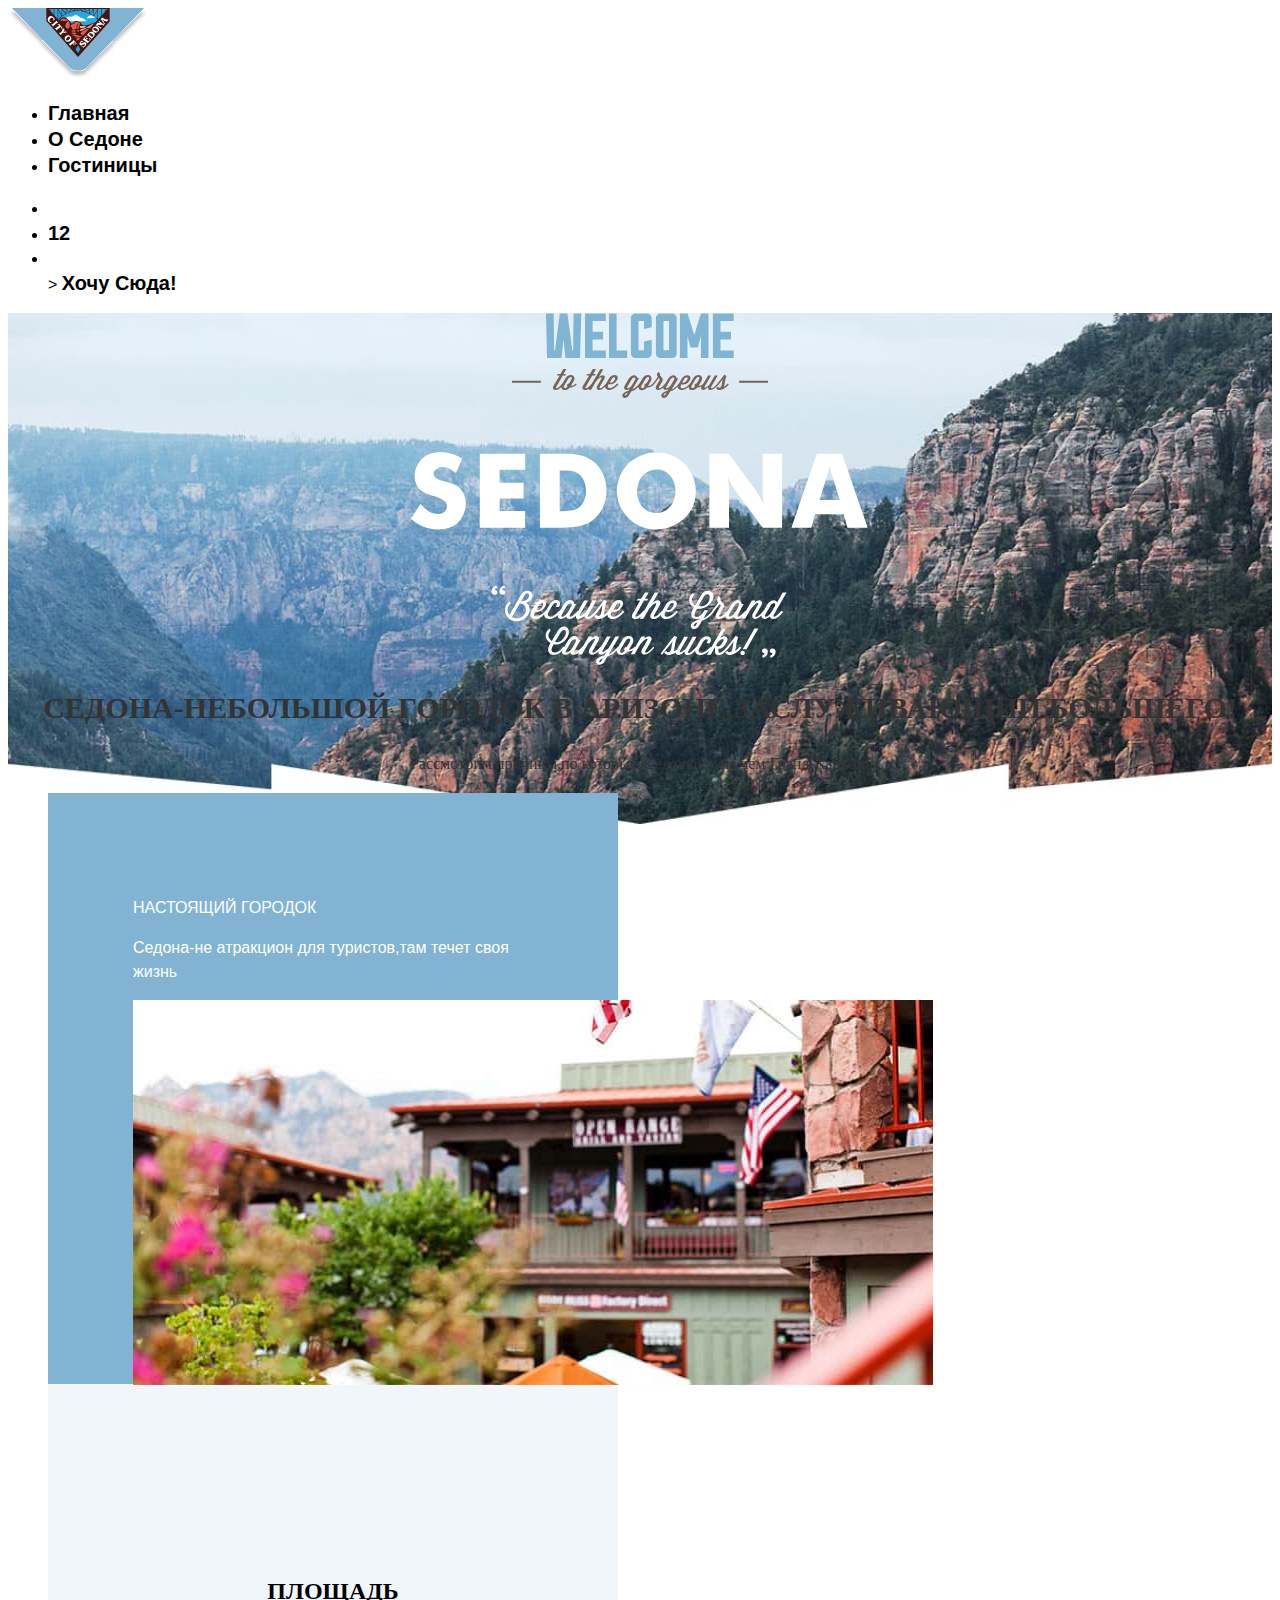
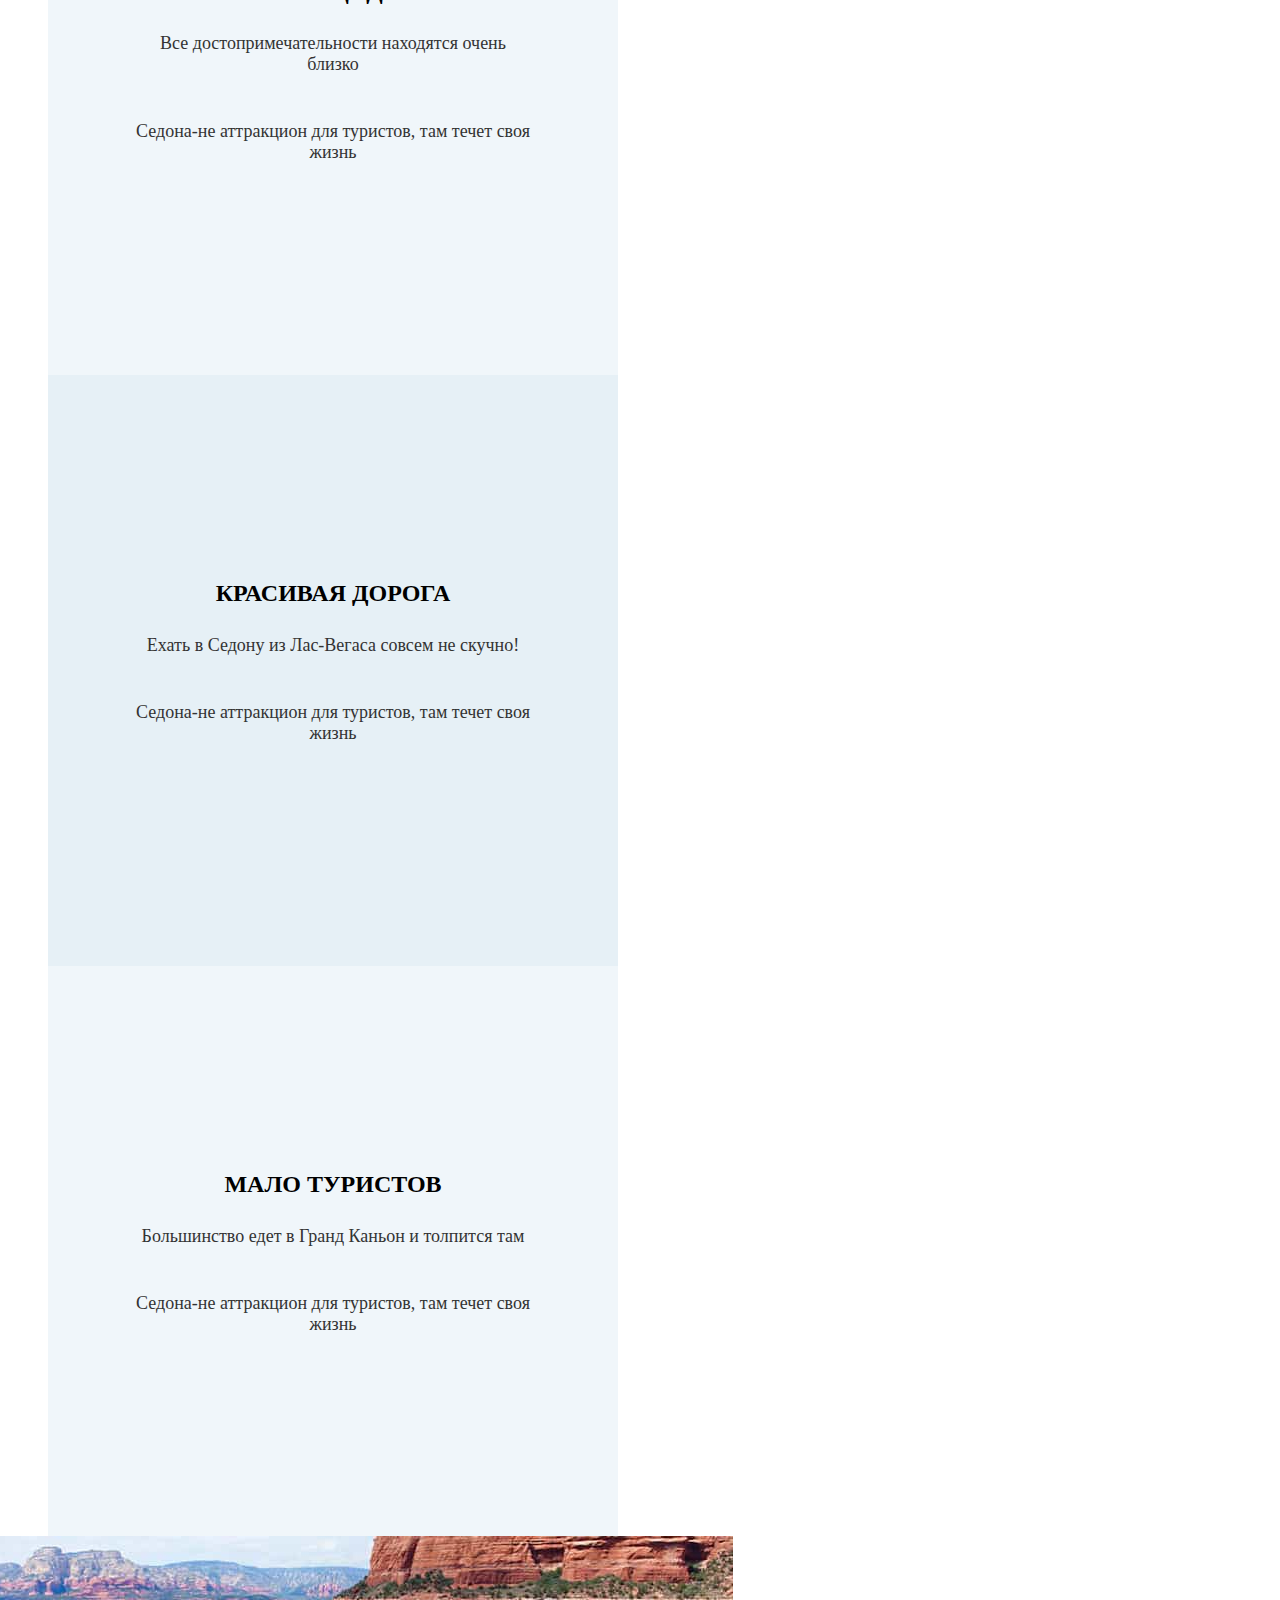
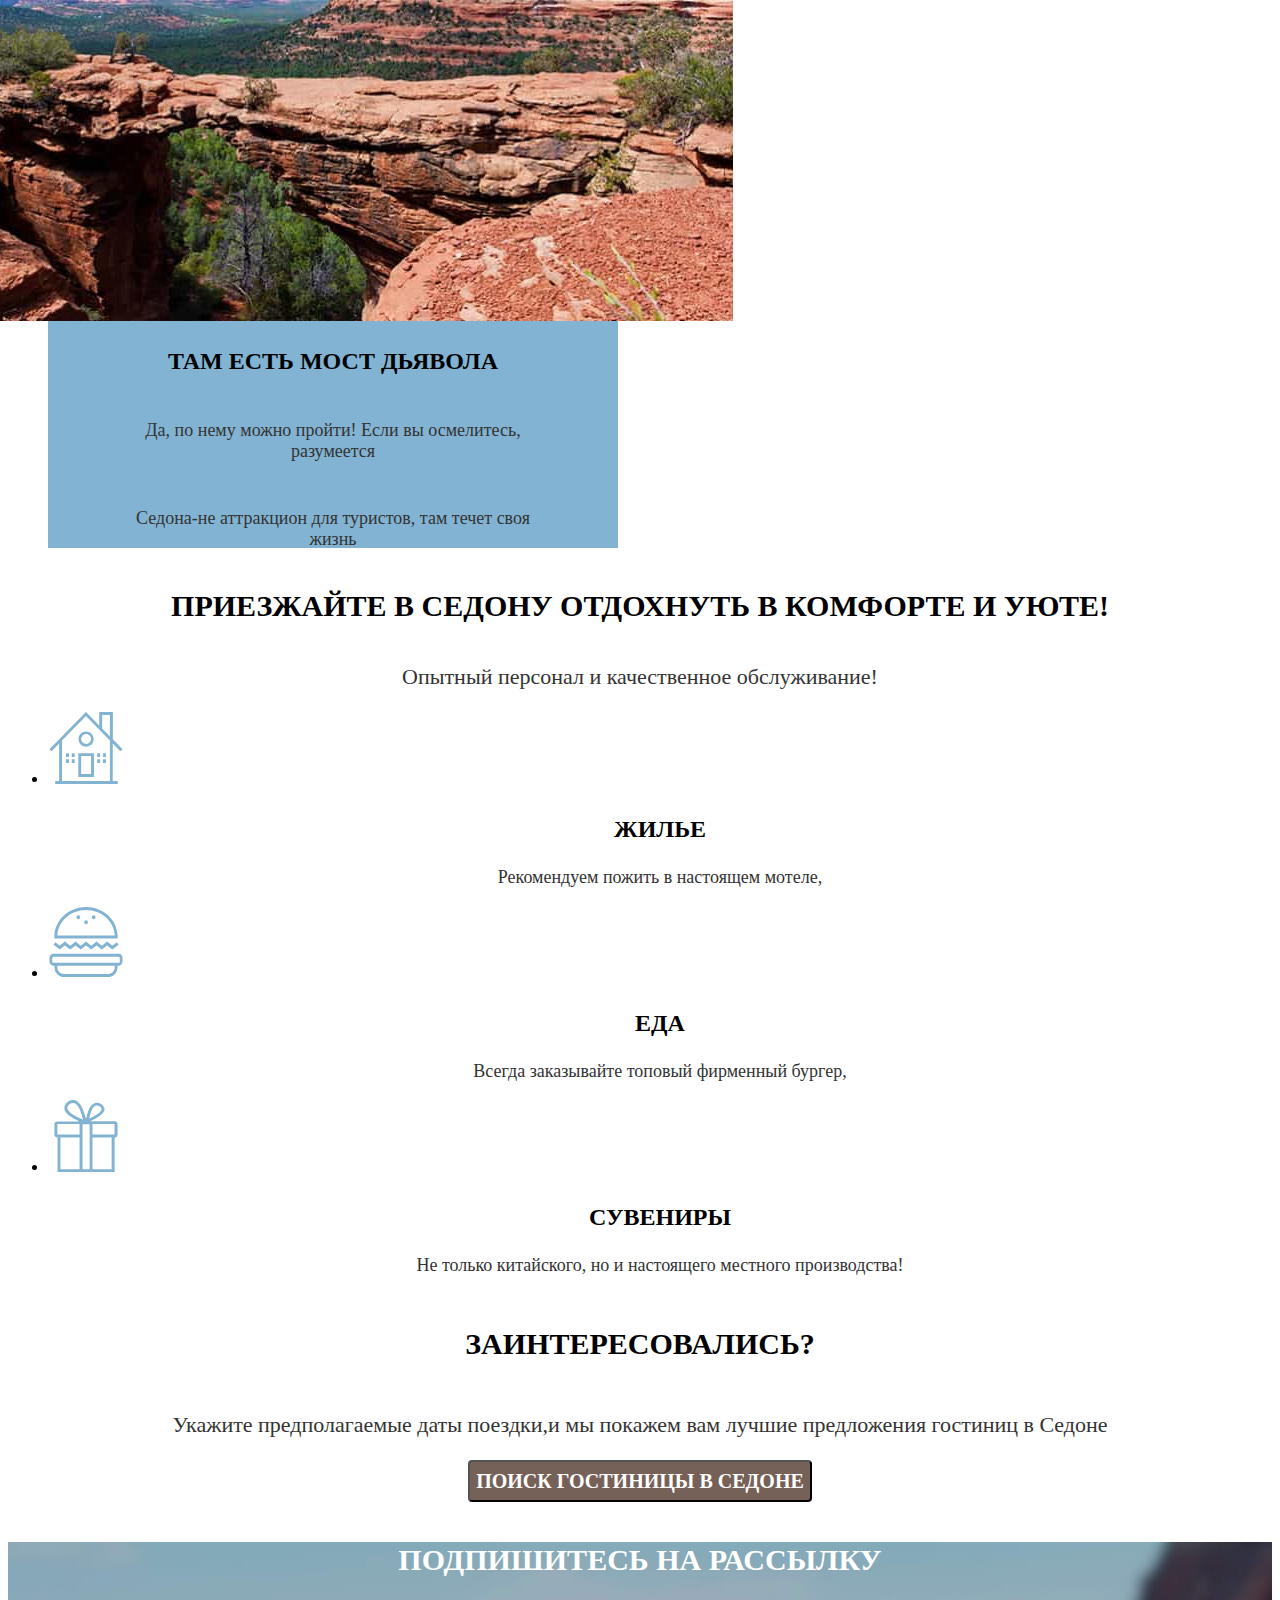
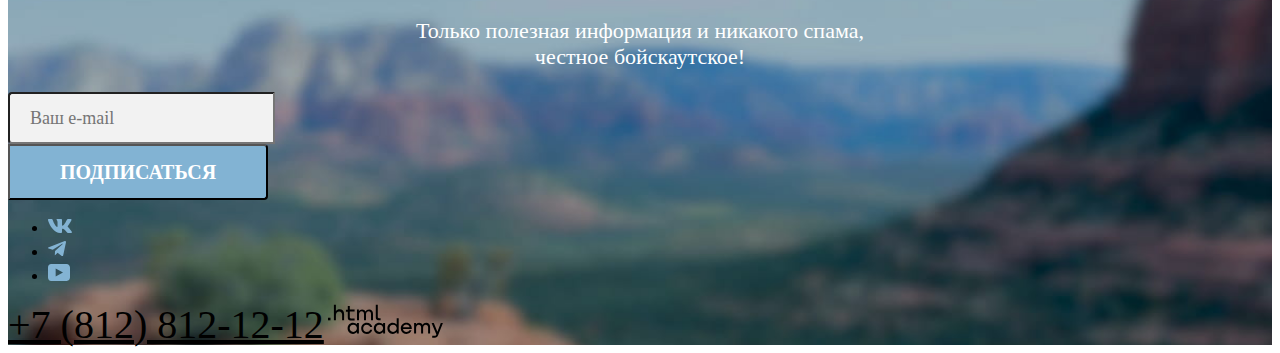
==== commit 26545ae6: "Merge pull request #3 from Serega020/master" ====
--- a/index.html
+++ b/index.html
@@ -4,7 +4,7 @@
 
 <head>
   <title>Sedona</title>
-  <link rel="stylesheet" href="style.css">
+  <link rel="stylesheet" href="styles/styles.css">
 </head>
 
 <body>
@@ -39,15 +39,18 @@
     </nav>
   </header>
 
-  <main class="main-index" data-test="main">
+  <main class="index-main" data-test="main">
     <h1 class="visually-hidden">Sedona</h1>
-    <p><img src="images/index/mountains.jpg" width="1200" height="485"
-        alt="Welcome to the gorgeous Sedona,because the Grand Canyon sucks!">
-      <img src="images/index/welcome.svg" width="458" height="352"
+    <p>
+      <img class="index-main-image" src="images/index/welcome.svg" width="458" height="352"
         alt="Welcome to the gorgeous Sedona,because the Grand Canyon sucks!">
     </p>
-    <h2>СЕДОНА-НЕБОЛЬШОЙ ГОРОДОК В АРИЗОНЕ,ЗАСЛУЖИВАЮЩИЙ БОЛЬШЕГО!</h2>
-    <p>Рассмотрим причины,по которым Седона круче,чем Гранд-Каньон!</p>
+
+    <div>
+      <h2 class="heading-text">СЕДОНА-НЕБОЛЬШОЙ ГОРОДОК В АРИЗОНЕ,ЗАСЛУЖИВАЮЩИЙ БОЛЬШЕГО!</h2>
+      <p class="heading-text-item">Рассмотрим причины,по которым Седона круче,чем Гранд-Каньон!</p>
+    </div>
+
     <section class="advantages-list">
       <h3 class="visually-hidden">Преимущества</h3>
       <ul class="advantages-list">
@@ -57,67 +60,73 @@
         </li>
 
 
-        <li class="advantages-item">НЕБОЛЬШАЯ ПЛОЩАДЬ
-          <p>Все достопримечательности находятся очень близко</p>
-          <p>Седона-не аттракцион для туристов, там течет своя жизнь</p>
+        <li class="advantages-item-2">
+          <span class="advantages"> ПЛОЩАДЬ </span>
+          <p class="description">Все достопримечательности находятся очень близко</p>
+          <p class="description">Седона-не аттракцион для туристов, там течет своя жизнь</p>
         </li>
 
-        <li class="advantages-item">Красивая дорога
-          <p>Ехать в Седону из Лас-Вегаса совсем не скучно!</p>
-          <p>Седона-не аттракцион для туристов, там течет своя жизнь</p>
+        <li class="advantages-item-3">
+
+          <span class="advantages">Красивая дорога </span>
+          <p class="description">Ехать в Седону из Лас-Вегаса совсем не скучно!</p>
+          <p class="description">Седона-не аттракцион для туристов, там течет своя жизнь</p>
         </li>
 
-        <li class="advantages-item">Мало туристов
-          <p>Большинство едет в Гранд Каньон и толпится там</p>
-          <p>Седона-не аттракцион для туристов, там течет своя жизнь</p>
+        <li class="advantages-item-4">
+          <span class="advantages">Мало туристов </span>
+          <p class="description">Большинство едет в Гранд Каньон и толпится там</p>
+          <p class="description">Седона-не аттракцион для туристов, там течет своя жизнь</p>
         </li>
 
-        <li class="advantages-item"><img src="images/index/photo-2.jpg" width="800" height="385" alt="Горы">
+        <li class="advantages-item-5"><img src="images/index/photo-2.jpg" width="800" height="385" alt="Горы">
 
-          <p>Там есть мост дьявола</p>
-          <p>Да, по нему можно пройти! Если вы осмелитесь, разумеется</p>
-          <p>Седона-не аттракцион для туристов, там течет своя жизнь</p>
-        </li>
+          <p>
+          <span class="advantages">Там есть мост дьявола </span> </p>
+          <p class="description">Да, по нему можно пройти! Если вы осмелитесь, разумеется</p>
+          <p class="description">Седона-не аттракцион для туристов, там течет своя жизнь</p>
+        </img>
       </ul>
     </section>
-    <section class="services" <h4 class="services-title">Приезжайте в Седону отдохнуть в комфорте и уюте!</h4>
-      <p>Опытный персонал и качественное обслуживание!</p>
+    <section class="services">
+     <h4 class="services-title">Приезжайте в Седону отдохнуть в комфорте и уюте!</h4>
+      <p class="services-p">Опытный персонал и качественное обслуживание!</p>
 
 
       <ul class="services-list">
         <li class="services-item"> <img src="images/index/house.svg" width="75" height="72" alt="Жилье">
-          <p class="services-name">Жилье</p>
-          <p class="services-description">Рекомендуем пожить в настоящем мотеле, </p>
+          <p class="advantages">Жилье</p>
+          <p class="description">Рекомендуем пожить в настоящем мотеле, </p>
         </li>
 
         <li class="services-item"> <img src="images/index/food.svg" width="75" height="72" alt="Еда">
-          <p class="services-name">Еда</p>
-          <p class="services-description">Всегда заказывайте
+          <p class="advantages">Еда</p>
+          <p class="description">Всегда заказывайте
             топовый фирменный бургер, </p>
         </li>
         <li class="services-item"> <img src="images/index/souvenirs.svg" width="75" height="72" alt="Сувениры">
-          <p class="services-name">Сувениры</p>
-          <p class="services-description">Не только китайского,
+          <p class="advantages">Сувениры</p>
+          <p class="description">Не только китайского,
             но и настоящего местного производства! </p>
         </li>
-      </ul>
-      <h5>Заинтересовались?</h5>
-      <p>Укажите предполагаемые даты поездки,и мы покажем вам лучшие предложения гостиниц в Седоне</p>
-      <a class="button-seach" href="#">ПОИСК ГОСТИНИЦЫ В СЕДОНЕ</a>
+      </section>
+
+      <h5 class="bid">Заинтересовались?</h5>
+      <p class="bid-item">Укажите предполагаемые даты поездки,и мы покажем вам лучшие предложения гостиниц в Седоне</p>
+      <button class="button-seach" href="#">ПОИСК ГОСТИНИЦЫ В СЕДОНЕ</button>
 
 
   </main>
-  <footer data-test="footer">
+  <footer class="index-footer" data-test="footer">
     <section class="newsletter">
-      <p> <img src="images/index/fon subscription.jpg" width="1200" height="414.86" alt="фон"></p>
       <h4 class="page-footer-title">Подпишитесь на рассылку</h4>
-      <p>Только полезная информация и никакого спама, честное бойскаутское!</p>
+      <p class="page-footer-item">Только полезная информация и никакого спама,<br> честное бойскаутское!</p>
       <form class="newsletter-form" action="https:htmlacademy.ru/" method="post">
 
 
         <input class="field" placeholder="Ваш e-mail" type="email" name="newsletter-email" id="newsletter-email"
           required>
-        <button class="button newsletter-button" type="submit">Подписаться
+        <button class="newsletter-button" type="submit">Подписаться
 
         </button>
       </form>
--- a/styles/styles.css
+++ b/styles/styles.css
@@ -0,0 +1,286 @@
+@font-face {
+  font-family: "PT Sans";
+  font-style: normal;
+  font-weight: 400;
+  src: url("../fonts/ptsans-400.woff2") format("woff2");
+  font-display: swap;
+}
+
+@font-face {
+  font-family: "PT Sans";
+  font-style: normal;
+  font-weight: 700;
+  src: url("../fonts/ptsans-700.woff2") format("woff2");
+  font-display: swap;
+}
+body {
+  font-family: "PT Sans", sans-serif;
+  font-size: 16px;
+  line-height: 24px;
+  color:#000;
+  background-color: #fff;
+}
+.page-header {
+  color:#000 ;
+  background: #fff;
+}
+.navigation-link {
+  font-family: "PT Sans"sans-serif;
+  font-size: 20px;
+  font-style: normal;
+  font-weight: 700;
+  line-height: 24px; /* 120% */
+  text-transform: capitalize;
+  color: #000;
+  text-decoration:none;
+  text-align: center;
+  background-color:#fff;
+
+}
+.visually-hidden {
+  position: absolute;
+  width: 1px;
+  height: 1px;
+  margin: -1px;
+  padding: 0;
+  border: 0;
+  clip: rect(0 0 0 0);
+  overflow: hidden;
+}
+  .index-main {
+  background-image: url("../images/index/mountains.jpg");
+  background-size:100% auto;
+  background-repeat: no-repeat;
+  color:  #000;
+  background-color: var(--basic-white, #FFF);;
+  }
+  .index-main-image{
+    display: block;
+    margin: 0 auto;
+  }
+  .heading-text{
+    font-family: PT Sans;
+font-size: 30px;
+font-style: normal;
+font-weight: 700;
+line-height: 36px; /* 120% */
+text-transform: uppercase;
+text-align: center;
+color:#333;
+  }
+  .heading-text-item{
+font-family: "PT Sans";
+color: var(--texts-second, #333);
+text-align: center;
+font-style: normal;
+font-weight: 400;
+line-height: 26px;
+text-transform: none;}
+.advantages-item{
+  background-color:#82B3D3;
+width: 400px;
+height: 385px;
+padding: 103px 85px;
+flex-direction: column;
+justify-content: center;
+align-items: center;
+gap: 10px;
+color: #FFFFFF;
+}
+.advantages-item-2 {
+  display: flex;
+width: 400px;
+height: 385px;
+padding: 103px 85px;
+flex-direction: column;
+justify-content: center;
+align-items: center;
+gap: 10px;
+flex-shrink: 0;
+background-color: #83B3D31F;
+}
+.advantages-item-3 {
+display: flex;
+width: 400px;
+height: 385px;
+padding: 103px 85px;
+flex-direction: column;
+justify-content: center;
+align-items: center;
+gap: 10px;
+flex-shrink: 0;
+background-color: #83B3D333;
+}
+.advantages-item-4 {
+  display: flex;
+  width: 400px;
+  height: 385px;
+  padding: 103px 85px;
+  flex-direction: column;
+  justify-content: center;
+  align-items: center;
+  gap: 10px;
+  flex-shrink: 0;
+  background-color:#83B3D31F;
+  }
+  .advantages-item-5 {
+    display: flex;
+    width: 400px;
+    height: 385px;
+    padding: 103px 85px;
+    flex-direction: column;
+    justify-content: center;
+    align-items: center;
+    gap: 10px;
+    flex-shrink: 0;
+    background-color:#82B3D3;
+    }
+.advantages{
+  background: color #83b3d3 12%;
+  font-family: PT Sans;
+  font-size: 24px;
+  font-style: normal;
+  font-weight: 700;
+  line-height: 28px; /* 116.667% */
+  text-transform: uppercase;
+  text-align: center;
+color:#000;}
+.description {font-family: PT Sans;
+  font-size: 18px;
+  font-style: normal;
+  font-weight: 400;
+  line-height: 21px; /* 116.667% */
+  color: var(--texts-second, #333);
+  text-align: center;
+  }
+  .services-name {
+font-family: PT Sans;
+font-size: 24px;
+font-style: normal;
+font-weight: 700;
+line-height: 28px; /* 116.667% */
+text-transform: uppercase;
+color: var(--texts-texts-basic, #000);
+text-align: center;
+ }
+.services-title {
+font-family: PT Sans;
+font-size: 30px;
+font-style: normal;
+font-weight: 700;
+line-height: 36px; /* 120% */
+text-transform: uppercase;
+color: var(--texts-texts-basic, #000);
+text-align: center;
+}
+.services-p {
+  font-family: PT Sans;
+font-size: 22px;
+font-style: normal;
+font-weight: 400;
+line-height: 26px; /* 118.182% */
+color: var(--texts-second, #333);
+text-align: center;
+}
+.bid {font-family: PT Sans;
+  font-size: 30px;
+  font-style: normal;
+  font-weight: 700;
+  line-height: 36px; /* 120% */
+  text-transform: uppercase;
+  color: var(--texts-texts-basic, #000);
+  text-align: center;
+}
+.bid-item {
+font-family: PT Sans;
+font-size: 22px;
+font-style: normal;
+font-weight: 400;
+line-height: 26px; /* 118.182% */
+color: var(--texts-second, #333);
+text-align: center;
+}
+.button-seach {
+color: #fff;
+font-family: "PT Sans";
+font-size: 20px;
+font-style: normal;
+font-weight: 700;
+line-height: 36px;
+text-transform: uppercase;
+text-decoration: none;
+background: #756157;
+border-radius: 4px;
+margin: 0 auto;
+display: block;;
+}
+/*Page-footer*/
+.index-footer{
+  background-image: url("../images/index/fon subscription.jpg");
+  background-size:100% auto;
+  background-repeat: no-repeat;
+  color:#000;
+  background-color: var(--basic-white, #FFF);
+  }
+  .page-footer-title{
+font-family: PT Sans;
+font-size: 30px;
+font-style: normal;
+font-weight: 700;
+line-height: 36px; /* 120% */
+text-transform: uppercase;
+color: var(--texts-background-deafault, #FFF);
+text-align: center;
+  }
+  .page-footer-item {
+    font-family: PT Sans;
+font-size: 22px;
+font-style: normal;
+font-weight: 400;
+line-height: 26px; /* 118.182% */
+color: var(--texts-background-deafault, #FFF);
+text-align: center;
+}
+.field{
+display: flex;
+padding: 12px 20px;
+align-items: center;
+gap: 260px;
+flex: 1 0 0;
+align-self: stretch;
+border-radius: 4px 0px 0px 4px;
+background: var(--basic-light, #F2F2F2);
+color: var(--basic-black, #000);
+font-family: PT Sans;
+font-size: 18px;
+font-style: normal;
+font-weight: 400;
+line-height: 24px; /* 133.333% */
+}
+.newsletter-button {
+font-family: PT Sans;
+font-size: 20px;
+font-style: normal;
+font-weight: 700;
+line-height: 36px; /* 180% */
+text-transform: uppercase;
+color: var(--texts-background-deafault, #FFF);
+text-align: center;
+display: inline-flex;
+padding: 8px 50px;
+justify-content: center;
+align-items: center;
+gap: 10px;
+border-radius: 0px 4px 4px 0px;
+background:#82B3D3;
+}
+.contacts-phone {
+  font-family: PT Sans;
+font-size: 40px;
+font-style: normal;
+font-weight: 400;
+line-height: 40px; /* 100% */
+text-transform: uppercase;
+color: var(--texts-texts-basic, #000);
+text-align: center;
+}
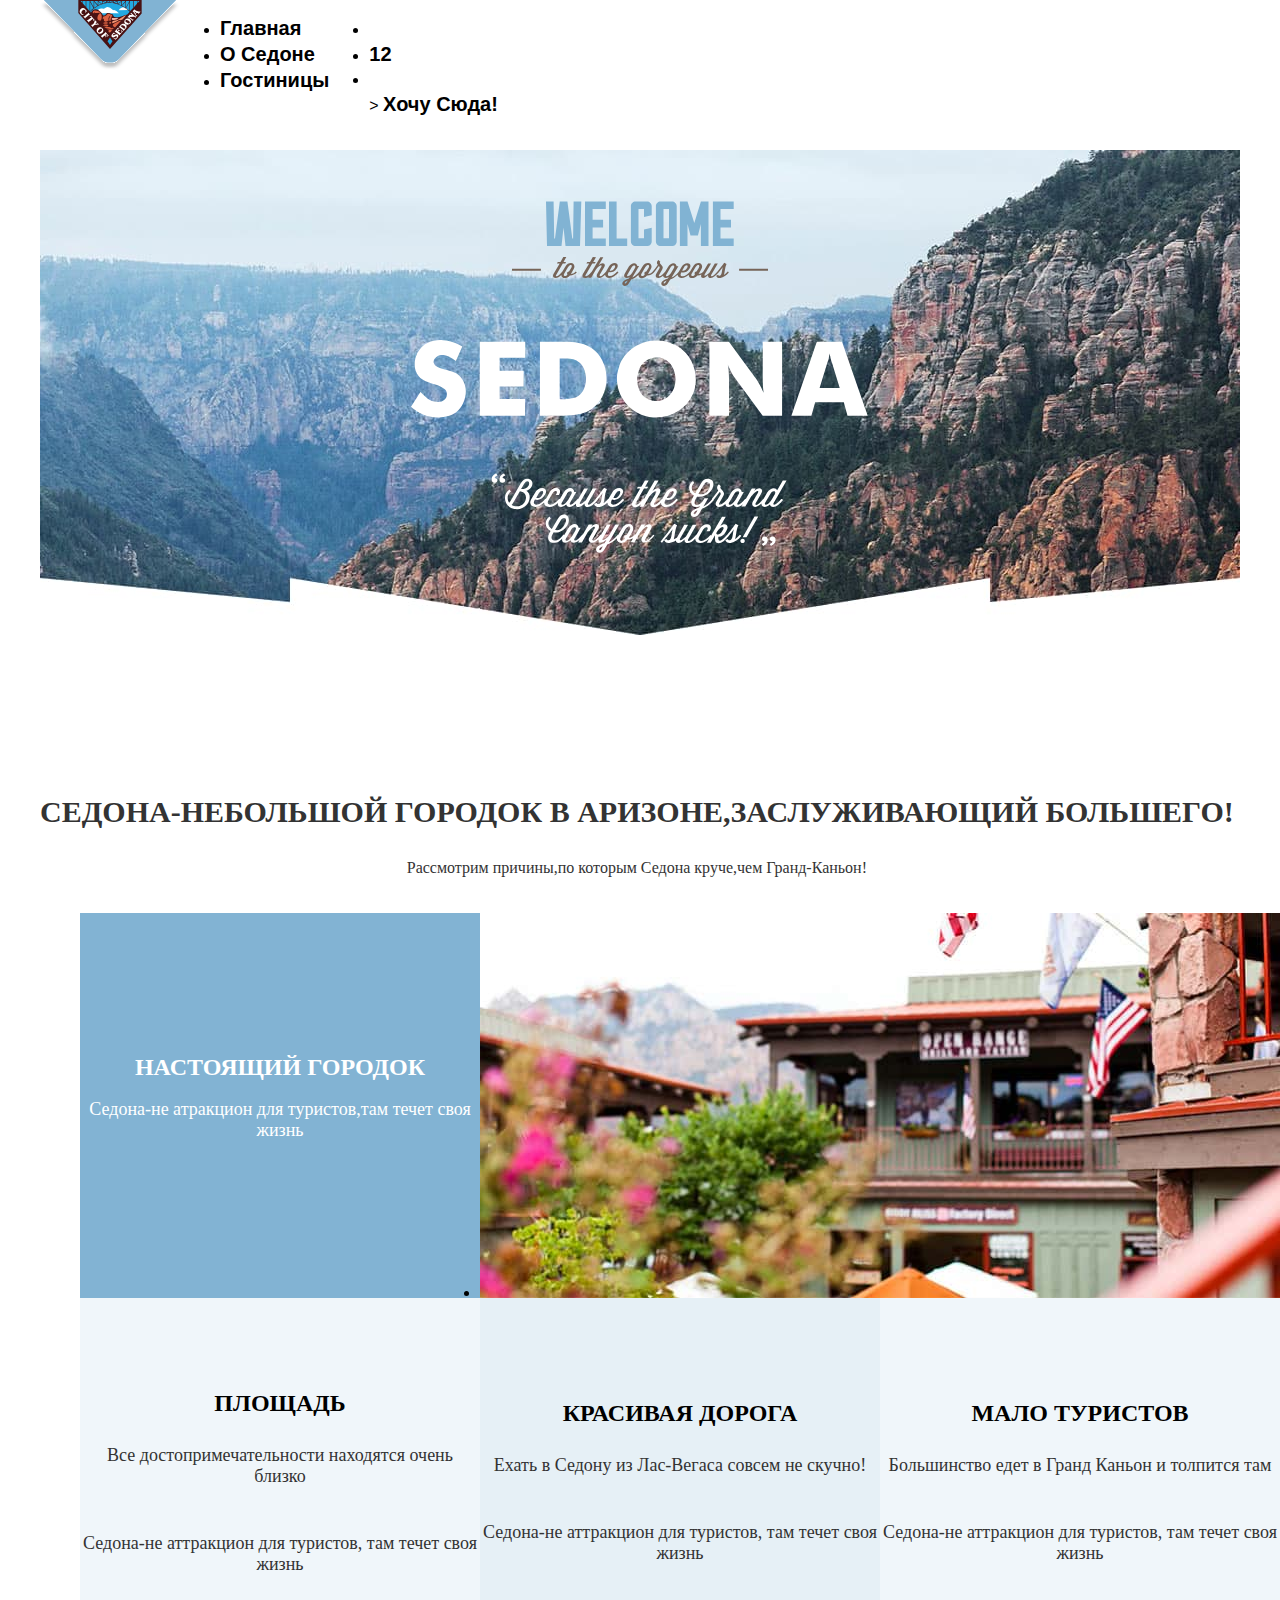
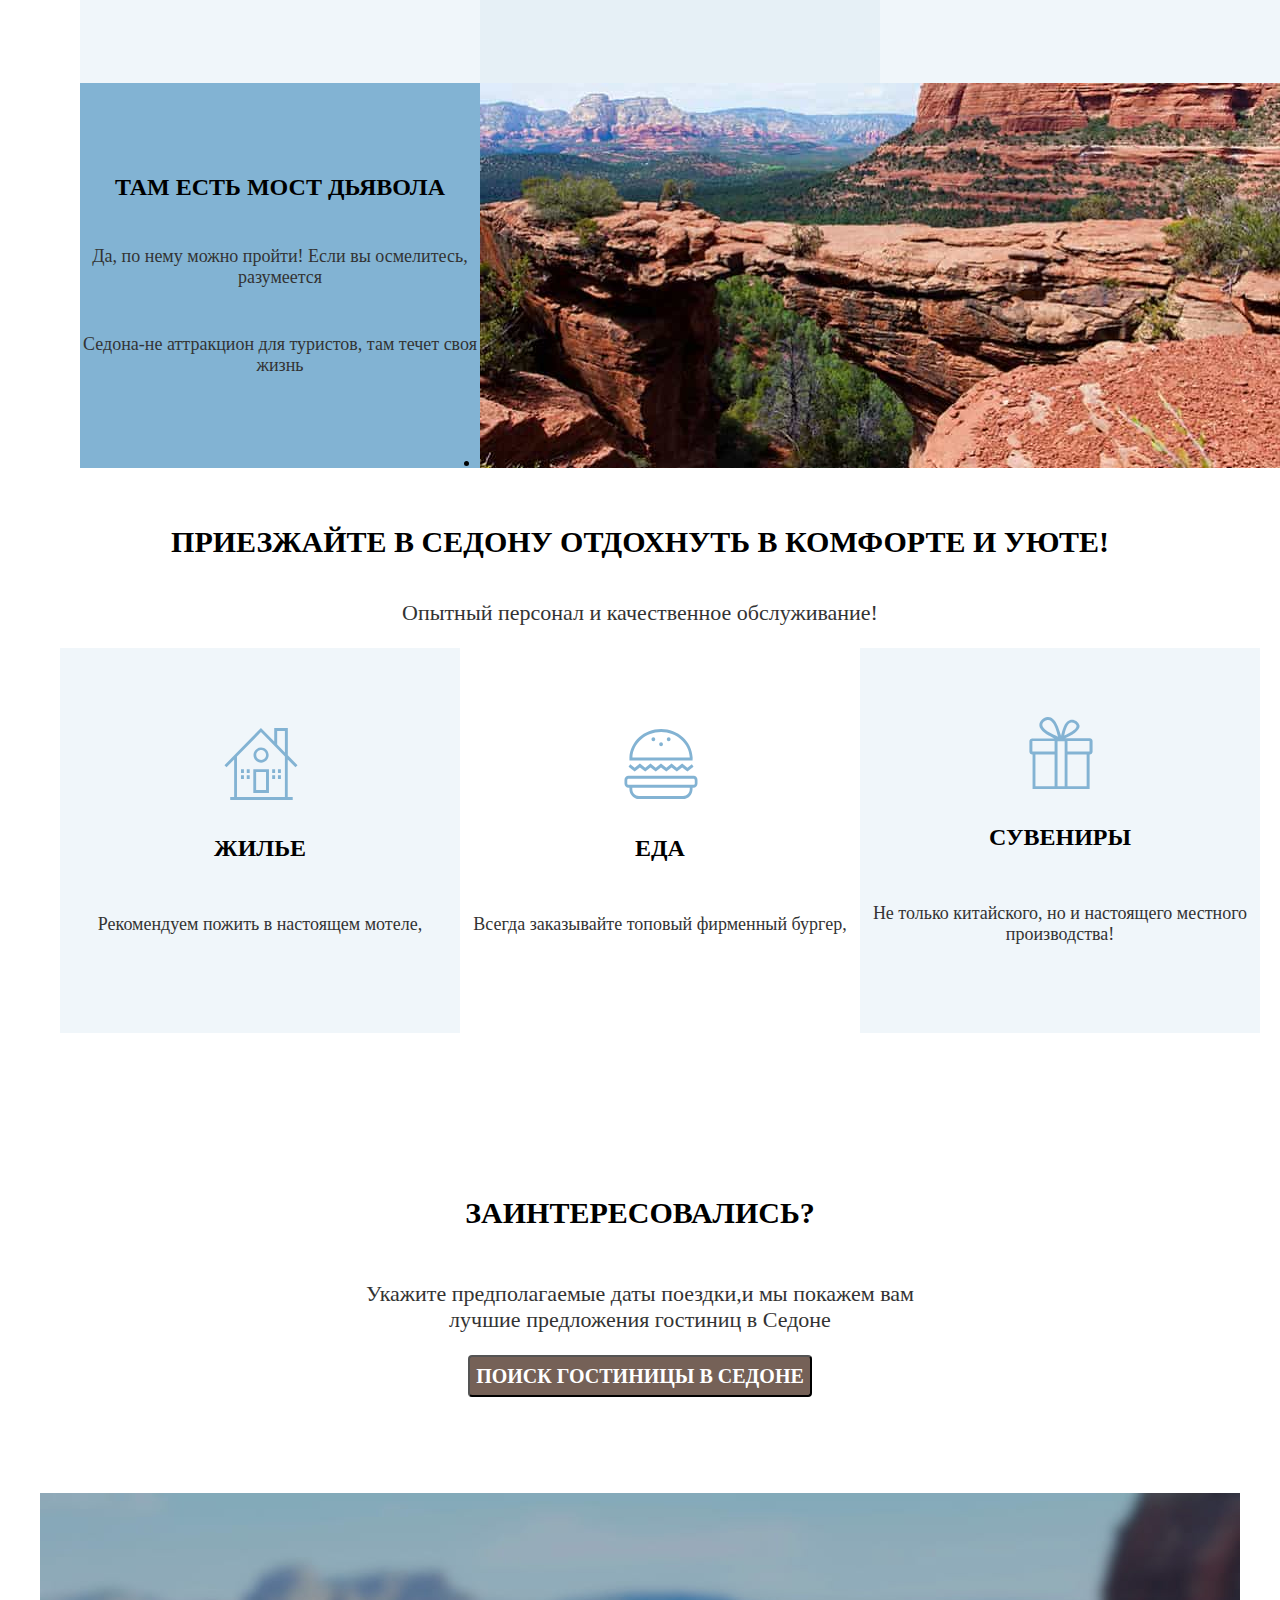
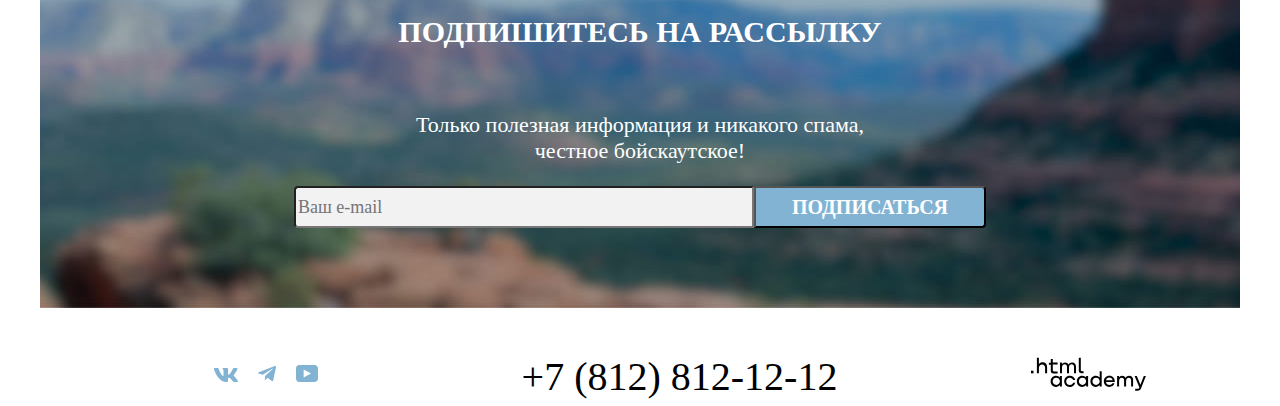
==== commit f30c2532: "Грубо сделланые большие блоки" ====
--- a/index.html
+++ b/index.html
@@ -7,36 +7,38 @@
   <link rel="stylesheet" href="styles/styles.css">
 </head>
 
-<body>
+<body class="container">
   <header class="page-header" data-test="header">
-    <nav class="navigation" <a href="index.html"> <img class="logo" width="140" height="70" src="images/index/logo.svg"
-        alt="Логотип CITY OF SEDONA">
+<nav class="navigation">
+    <div class="navigation-1"><nav  <a href="index.html"> <img class="logo" width="140" height="70" src="images/index/logo.svg"
+        alt="Логотип CITY OF SEDONA"></div>
       </a>
-      <ul class="navigation-list">
-        <li class="navigation-item">
+       <ul class="navigation-list">
+        <li class="navigation-item1">
           <a class="navigation-link" href="#">Главная</a>
         </li>
-        <li class="navigation-item">
+        <li class="navigation-item2">
           <a class="navigation-link" href="#">О Cедоне</a>
         </li>
-        <li class="navigation-item">
+        <li class="navigation-item3">
           <a class="navigation-link" href="catalog.html">Гостиницы</a>
         </li>
       </ul>
-      <ul class="navigation-list navigation-user">
-        <li class="navigation-item">
+
+     <ul class="navigation-list navigation-user">
+        <li class="navigation2">
           <a class="navigation-link" href="#"><span class="visually-hidden">Поиск</span></a>
         </li>
-        <li class="navigation-item">
+        <li class="navigation3">
           <a class="navigation-link" href="#">12</a>
         </li>
-        <li class="navigation-item"></li>>
+        <li class="navigation4"></li>>
         <a class="navigation-link" href="#">Хочу сюда!</a>
         </li>
       </ul>
 
 
-    </nav>
+   </nav>
   </header>
 
   <main class="index-main" data-test="main">
@@ -46,7 +48,7 @@
         alt="Welcome to the gorgeous Sedona,because the Grand Canyon sucks!">
     </p>
 
-    <div>
+    <div class="heading">
       <h2 class="heading-text">СЕДОНА-НЕБОЛЬШОЙ ГОРОДОК В АРИЗОНЕ,ЗАСЛУЖИВАЮЩИЙ БОЛЬШЕГО!</h2>
       <p class="heading-text-item">Рассмотрим причины,по которым Седона круче,чем Гранд-Каньон!</p>
     </div>
@@ -54,38 +56,42 @@
     <section class="advantages-list">
       <h3 class="visually-hidden">Преимущества</h3>
       <ul class="advantages-list">
-        <li class="advantages-item">НАСТОЯЩИЙ ГОРОДОК
-          <p>Седона-не атракцион для туристов,там течет своя жизнь</p>
-          <img src="images/index/photo-1.jpg" width="800" height="385" alt=" Настоящий городок">
-        </li>
-
-
+        <li class="advantages-item"><span class="advantages1">НАСТОЯЩИЙ ГОРОДОК</span>
+          <p class="description-item">Седона-не атракцион для туристов,там течет своя жизнь</p>
+        </li>
         <li class="advantages-item-2">
+          <img src= "images/index/photo-1.jpg" width="800" height="385" alt=" Настоящий городок">
+        </li>
+
+        <li class="advantages-item-3">
           <span class="advantages"> ПЛОЩАДЬ </span>
           <p class="description">Все достопримечательности находятся очень близко</p>
           <p class="description">Седона-не аттракцион для туристов, там течет своя жизнь</p>
         </li>
 
-        <li class="advantages-item-3">
+        <li class="advantages-item-4">
 
           <span class="advantages">Красивая дорога </span>
           <p class="description">Ехать в Седону из Лас-Вегаса совсем не скучно!</p>
           <p class="description">Седона-не аттракцион для туристов, там течет своя жизнь</p>
         </li>
 
-        <li class="advantages-item-4">
+        <li class="advantages-item-5">
           <span class="advantages">Мало туристов </span>
           <p class="description">Большинство едет в Гранд Каньон и толпится там</p>
           <p class="description">Седона-не аттракцион для туристов, там течет своя жизнь</p>
         </li>
 
-        <li class="advantages-item-5"><img src="images/index/photo-2.jpg" width="800" height="385" alt="Горы">
+        <li class="advantages-item-6">
 
           <p>
           <span class="advantages">Там есть мост дьявола </span> </p>
           <p class="description">Да, по нему можно пройти! Если вы осмелитесь, разумеется</p>
           <p class="description">Седона-не аттракцион для туристов, там течет своя жизнь</p>
-        </img>
+          </li>
+          <li class="advantages-item-7"><img src="images/index/photo-2.jpg" width="800" height="385" alt="Горы">
+
+          </li>
       </ul>
     </section>
     <section class="services">
@@ -94,34 +100,35 @@
 
 
       <ul class="services-list">
-        <li class="services-item"> <img src="images/index/house.svg" width="75" height="72" alt="Жилье">
+        <li class="services-item1"><img class="services-img1" src="images/index/house.svg" width="75" height="72" alt="Жилье">
           <p class="advantages">Жилье</p>
           <p class="description">Рекомендуем пожить в настоящем мотеле, </p>
-        </li>
-
-        <li class="services-item"> <img src="images/index/food.svg" width="75" height="72" alt="Еда">
+
+        </li>
+
+        <li class="services-item2"> <img src="images/index/food.svg" width="75" height="72" alt="Еда">
           <p class="advantages">Еда</p>
           <p class="description">Всегда заказывайте
             топовый фирменный бургер, </p>
         </li>
-        <li class="services-item"> <img src="images/index/souvenirs.svg" width="75" height="72" alt="Сувениры">
+        <li class="services-item3"> <img src="images/index/souvenirs.svg" width="75" height="72" alt="Сувениры">
           <p class="advantages">Сувениры</p>
           <p class="description">Не только китайского,
             но и настоящего местного производства! </p>
         </li>
       </section>
-
+<div class="bid1" >
       <h5 class="bid">Заинтересовались?</h5>
       <p class="bid-item">Укажите предполагаемые даты поездки,и мы покажем вам лучшие предложения гостиниц в Седоне</p>
       <button class="button-seach" href="#">ПОИСК ГОСТИНИЦЫ В СЕДОНЕ</button>
-
+</div>
 
   </main>
   <footer class="index-footer" data-test="footer">
-    <section class="newsletter">
+    <div class="subscribe">
       <h4 class="page-footer-title">Подпишитесь на рассылку</h4>
       <p class="page-footer-item">Только полезная информация и никакого спама,<br> честное бойскаутское!</p>
-      <form class="newsletter-form" action="https:htmlacademy.ru/" method="post">
+      <form class="subscribe-form" action="https:htmlacademy.ru/" method="post">
 
 
         <input class="field" placeholder="Ваш e-mail" type="email" name="newsletter-email" id="newsletter-email"
@@ -130,21 +137,22 @@
 
         </button>
       </form>
-    </section>
-    <ul class="contacts">
-      <li class="contacts-item"><a class="contacts-name" href="https:vk.ru/"><svg xmlns="http://www.w3.org/2000/svg"
+    </div>
+    <div class="contacts">
+    <ul class="seti">
+      <li class="contacts-item1"><a class="contacts-name" href="https:vk.ru/"><svg xmlns="http://www.w3.org/2000/svg"
             width="24" height="14" viewBox="0 0 24 14" fill="none">
             <path fill-rule="evenodd" clip-rule="evenodd"
               d="M23.45 0.948C23.616 0.402 23.45 0 22.655 0H20.03C19.362 0 19.054 0.347 18.887 0.73C18.887 0.73 17.552 3.926 15.661 6.002C15.049 6.604 14.771 6.795 14.437 6.795C14.27 6.795 14.019 6.604 14.019 6.057V0.948C14.019 0.292 13.835 0 13.279 0H9.151C8.734 0 8.483 0.304 8.483 0.593C8.483 1.214 9.429 1.358 9.526 3.106V6.904C9.526 7.737 9.373 7.888 9.039 7.888C8.149 7.888 5.984 4.677 4.699 1.003C4.45 0.288 4.198 0 3.527 0H0.9C0.15 0 0 0.347 0 0.73C0 1.412 0.89 4.8 4.145 9.281C6.315 12.341 9.37 14 12.153 14C13.822 14 14.028 13.632 14.028 12.997V10.684C14.028 9.947 14.186 9.8 14.715 9.8C15.105 9.8 15.772 9.992 17.33 11.467C19.11 13.216 19.403 14 20.405 14H23.03C23.78 14 24.156 13.632 23.94 12.904C23.702 12.18 22.852 11.129 21.725 9.882C21.113 9.172 20.195 8.407 19.916 8.024C19.527 7.533 19.638 7.314 19.916 6.877C19.916 6.877 23.116 2.451 23.449 0.948H23.45Z"
               fill="#83B3D3" />
           </svg></a></li>
-      <li class="contacts-item"><a class="contacts-name" href="https:Telegram.org/"><svg
+      <li class="contacts-item2"><a class="contacts-name" href="https:Telegram.org/"><svg
             xmlns="http://www.w3.org/2000/svg" width="18" height="16" viewBox="0 0 18 16" fill="none">
             <path
               d="M16.785 0.0992597L0.840489 6.24776C-0.247661 6.68481 -0.241365 7.29184 0.640845 7.56253L4.73445 8.83953L14.2058 2.8637C14.6537 2.59121 15.0629 2.7378 14.7265 3.03636L7.05283 9.96185H7.05103L7.05283 9.96275L6.77045 14.1823C7.18413 14.1823 7.36669 13.9925 7.59871 13.7686L9.58705 11.8351L13.7229 14.89C14.4855 15.31 15.0332 15.0941 15.2229 14.1841L17.9379 1.38885C18.2158 0.274623 17.5126 -0.229883 16.785 0.0992597Z"
               fill="#83B3D3" />
           </svg></a></li>
-      <li class="contacts-item"><a class="contacts-name" href="https:Youtube.ru/"><svg
+      <li class="contacts-item3"><a class="contacts-name" href="https:Youtube.ru/"><svg
             xmlns="http://www.w3.org/2000/svg" width="22" height="17" viewBox="0 0 22 17" fill="none">
             <path
               d="M18.607 0H3.17413C1.31343 0 0 1.59375 0 3.4V13.4937C0 15.4062 1.31343 17 3.17413 17H18.8259C20.4677 17 22 15.4062 22 13.6V3.4C21.7811 1.59375 20.4677 0 18.607 0ZM7.66169 12.5375V4.4625L14.995 8.5L7.66169 12.5375Z"
@@ -192,6 +200,7 @@
           fill="black" />
       </svg>
     </a>
+    </div>
   </footer>
 </body>
 
--- a/styles/styles.css
+++ b/styles/styles.css
@@ -19,10 +19,21 @@
   line-height: 24px;
   color:#000;
   background-color: #fff;
+
 }
 .page-header {
   color:#000 ;
   background: #fff;
+
+  }
+  .navigation {   background: #fff;
+    display: flex;
+  width: 760;
+margin:0 auto;}
+}
+.navigation-list {
+  display: flex;
+
 }
 .navigation-link {
   font-family: "PT Sans"sans-serif;
@@ -35,8 +46,9 @@
   text-decoration:none;
   text-align: center;
   background-color:#fff;
-
-}
+}
+.container {margin: 0 auto;
+width: 1200px;}
 .visually-hidden {
   position: absolute;
   width: 1px;
@@ -47,17 +59,31 @@
   clip: rect(0 0 0 0);
   overflow: hidden;
 }
-  .index-main {
-  background-image: url("../images/index/mountains.jpg");
-  background-size:100% auto;
-  background-repeat: no-repeat;
-  color:  #000;
-  background-color: var(--basic-white, #FFF);;
+  .index-main {  background-image: url("../images/index/mountains.jpg");
+    background-size:100% auto;
+    background-repeat: no-repeat;
+    color:  #000;
+    background-color: var(--basic-white, #FFF);
+
+
   }
   .index-main-image{
-    display: block;
+display: block;
     margin: 0 auto;
-  }
+    padding-top: 51.4px;
+  }
+.heading {display:inline-block;
+  padding-top: 200px;
+}
+.advantages-list {
+  display: flex;
+
+  width: 1300px;
+
+  flex-wrap: wrap;
+
+}
+
   .heading-text{
     font-family: PT Sans;
 font-size: 30px;
@@ -66,6 +92,7 @@
 line-height: 36px; /* 120% */
 text-transform: uppercase;
 text-align: center;
+
 color:#333;
   }
   .heading-text-item{
@@ -76,22 +103,43 @@
 font-weight: 400;
 line-height: 26px;
 text-transform: none;}
-.advantages-item{
+
+.advantages-item {
+display: flex;
   background-color:#82B3D3;
 width: 400px;
 height: 385px;
-padding: 103px 85px;
 flex-direction: column;
 justify-content: center;
 align-items: center;
-gap: 10px;
 color: #FFFFFF;
-}
+
+}
+.advantages1 {font-family: PT Sans;
+font-size: 24px;
+font-style: normal;
+font-weight: 700;
+line-height: 28px; /* 116.667% */
+text-transform: uppercase;
+}
+.description-item {font-family: PT Sans;
+  font-size: 18px;
+  font-style: normal;
+  font-weight: 400;
+  line-height: 21px; /* 116.667% */
+  color: var(--texts-background-deafault, #FFF);
+  text-align: center;
+  }
 .advantages-item-2 {
+  width: 800px;
+  height: 385px;
+  align-self: stretch;
+
+}
+.advantages-item-3 {
   display: flex;
 width: 400px;
 height: 385px;
-padding: 103px 85px;
 flex-direction: column;
 justify-content: center;
 align-items: center;
@@ -99,11 +147,11 @@
 flex-shrink: 0;
 background-color: #83B3D31F;
 }
-.advantages-item-3 {
+.advantages-item-4 {
 display: flex;
 width: 400px;
 height: 385px;
-padding: 103px 85px;
+
 flex-direction: column;
 justify-content: center;
 align-items: center;
@@ -111,77 +159,121 @@
 flex-shrink: 0;
 background-color: #83B3D333;
 }
-.advantages-item-4 {
+.advantages-item-5 {
   display: flex;
   width: 400px;
   height: 385px;
-  padding: 103px 85px;
+    flex-direction: column;
+  justify-content: center;
+  align-items: center;
+  gap: 10px;
+  flex-shrink: 0;
+  background-color:#83B3D31F;
+
+  }
+  .advantages-item-6 {
+    display: flex;
+    width: 400px;
+    height: 385px;
+      flex-direction: column;
+    justify-content: center;
+    align-items: center;
+    gap: 10px;
+    flex-shrink: 0;
+    background-color:#82B3D3;
+
+    }
+    .advantages-item-7 {
+      width: 800px;
+      height: 385px;
+      align-self: stretch;}
+.advantages{
+  background: color #83b3d3 12%;
+  font-family: PT Sans;
+  font-size: 24px;
+  font-style: normal;
+  font-weight: 700;
+  line-height: 28px; /* 116.667% */
+  text-transform: uppercase;
+  text-align: center;
+color:#000;}
+.description {font-family: PT Sans;
+  font-size: 18px;
+  font-style: normal;
+  font-weight: 400;
+  line-height: 21px; /* 116.667% */
+  color: var(--texts-second, #333);
+  text-align: center;
+  }
+  .services-name {
+font-family: PT Sans;
+font-size: 24px;
+font-style: normal;
+font-weight: 700;
+line-height: 28px; /* 116.667% */
+text-transform: uppercase;
+color: var(--texts-texts-basic, #000);
+text-align: center;
+ }
+ .services-title {
+  font-family: PT Sans;
+  font-size: 30px;
+  font-style: normal;
+  font-weight: 700;
+  line-height: 36px; /* 120% */
+  text-transform: uppercase;
+  color: var(--texts-texts-basic, #000);
+  text-align: center;
+  }
+  .services-p {
+    font-family: PT Sans;
+  font-size: 22px;
+  font-style: normal;
+  font-weight: 400;
+  line-height: 26px; /* 118.182% */
+  color: var(--texts-second, #333);
+  text-align: center;
+}
+
+.services-list {
+  display: flex;
+  justify-content: center;
+  align-items: center;
+
+}
+.services-item1{display: flex;
+  width: 400px;
+  height: 385px;
+
   flex-direction: column;
   justify-content: center;
   align-items: center;
   gap: 10px;
   flex-shrink: 0;
-  background-color:#83B3D31F;
-  }
-  .advantages-item-5 {
-    display: flex;
+  background: var(--background-second-1, rgba(131, 179, 211, 0.12));
+  }
+  .services-item2 {display: flex;
     width: 400px;
     height: 385px;
-    padding: 103px 85px;
+
     flex-direction: column;
     justify-content: center;
     align-items: center;
     gap: 10px;
-    flex-shrink: 0;
-    background-color:#82B3D3;
+    flex-shrink: 0;}
+    .services-item3{
+      display: flex;
+      width: 400px;
+      height: 385px;
+
+      flex-direction: column;
+      justify-content: center;
+      align-items: center;
+      gap: 10px;
+      flex-shrink: 0;
+      background: var(--background-second-1, rgba(131, 179, 211, 0.12));
     }
-.advantages{
-  background: color #83b3d3 12%;
-  font-family: PT Sans;
-  font-size: 24px;
-  font-style: normal;
-  font-weight: 700;
-  line-height: 28px; /* 116.667% */
-  text-transform: uppercase;
-  text-align: center;
-color:#000;}
-.description {font-family: PT Sans;
-  font-size: 18px;
-  font-style: normal;
-  font-weight: 400;
-  line-height: 21px; /* 116.667% */
-  color: var(--texts-second, #333);
-  text-align: center;
-  }
-  .services-name {
-font-family: PT Sans;
-font-size: 24px;
-font-style: normal;
-font-weight: 700;
-line-height: 28px; /* 116.667% */
-text-transform: uppercase;
-color: var(--texts-texts-basic, #000);
-text-align: center;
- }
-.services-title {
-font-family: PT Sans;
-font-size: 30px;
-font-style: normal;
-font-weight: 700;
-line-height: 36px; /* 120% */
-text-transform: uppercase;
-color: var(--texts-texts-basic, #000);
-text-align: center;
-}
-.services-p {
-  font-family: PT Sans;
-font-size: 22px;
-font-style: normal;
-font-weight: 400;
-line-height: 26px; /* 118.182% */
-color: var(--texts-second, #333);
-text-align: center;
-}
+    .bid1 {padding: 96px 304px;}
 .bid {font-family: PT Sans;
   font-size: 30px;
   font-style: normal;
@@ -190,6 +282,7 @@
   text-transform: uppercase;
   color: var(--texts-texts-basic, #000);
   text-align: center;
+
 }
 .bid-item {
 font-family: PT Sans;
@@ -215,12 +308,18 @@
 display: block;;
 }
 /*Page-footer*/
-.index-footer{
+.subscribe {
   background-image: url("../images/index/fon subscription.jpg");
   background-size:100% auto;
   background-repeat: no-repeat;
+  width: 1200px;
+  height: 415px;
   color:#000;
   background-color: var(--basic-white, #FFF);
+  display: flex;
+flex-direction: column;
+  justify-content: center;
+  align-items: center;
   }
   .page-footer-title{
 font-family: PT Sans;
@@ -241,12 +340,14 @@
 color: var(--texts-background-deafault, #FFF);
 text-align: center;
 }
+.subscribe-form { display: flex;
+
+ }
 .field{
 display: flex;
-padding: 12px 20px;
-align-items: center;
-gap: 260px;
-flex: 1 0 0;
+width: 452px;
+align-items: center;
+
 align-self: stretch;
 border-radius: 4px 0px 0px 4px;
 background: var(--basic-light, #F2F2F2);
@@ -267,13 +368,45 @@
 color: var(--texts-background-deafault, #FFF);
 text-align: center;
 display: inline-flex;
-padding: 8px 50px;
+width: 232px;
 justify-content: center;
 align-items: center;
 gap: 10px;
 border-radius: 0px 4px 4px 0px;
 background:#82B3D3;
 }
+.contacts { display: flex;
+  align-items: center;
+  justify-content: center;
+  padding-top: 40px;}
+  .seti {display: flex;
+  padding-left: 70px;}
+  .contacts-item1 {
+    display: flex;
+padding: 0px 10px;
+flex-direction: column;
+justify-content: center;
+align-items: center;
+gap: 10px;
+flex: 1 0 0;
+align-self: stretch;
+  }
+  .contacts-item2 {display: flex;
+    padding: 1px 10px;
+    flex-direction: column;
+    justify-content: center;
+    align-items: center;
+    gap: 10px;
+    flex: 1 0 0;
+    align-self: stretch;}
+    .contacts-item3{display: flex;
+      padding: 0px 10px;
+      flex-direction: column;
+      justify-content: center;
+      align-items: center;
+      gap: 10px;
+      flex: 1 0 0;
+      align-self: stretch;}
 .contacts-phone {
   font-family: PT Sans;
 font-size: 40px;
@@ -281,6 +414,59 @@
 font-weight: 400;
 line-height: 40px; /* 100% */
 text-transform: uppercase;
+text-decoration: none;
 color: var(--texts-texts-basic, #000);
 text-align: center;
-}
+padding-left: 194px;
+padding-right: 194px;
+}
+.seti { display: flex;}
+/*Catalog*/
+.filter {background-image: url("../images/catalog/filtr.png");
+  background-size:100% auto;
+  background-repeat: no-repeat;
+  color:  #000;
+  background-color: var(--basic-white, #FFF);}
+.filter1 {display:flex;}
+.style-ul { list-style-type: none;}
+.hotel { display: flex;
+width: 1200px;
+flex-wrap: wrap;}
+.hotel1 {width: 340px;
+  height: 438px;
+  padding: 20px;
+  flex-direction: column;
+  align-items:flex-start;
+  gap: 16px;
+  border-radius: 4px;
+  border: 1px solid #E6E6E6;}
+.hotel2 {width: 340px;
+  height: 438px;
+  padding: 20px;
+  flex-direction: column;
+  align-items: flex-start;
+  gap: 16px;
+  border-radius: 4px;
+  border: 1px solid #E6E6E6;
+margin-left: 20px;
+margin-right: 20px;}
+.hotel3 {width: 340px;
+  height: 438px;
+  padding: 20px;
+  flex-direction: column;
+  align-items: flex-start;
+  gap: 16px;
+  border-radius: 4px;
+  border: 1px solid #E6E6E6;}
+  .hotel4 {width: 340px;
+    height: 438px;
+    padding: 20px;
+    flex-direction: column;
+    align-items: flex-start;
+    gap: 16px;
+    border-radius: 4px;
+    border: 1px solid #E6E6E6;
+    margin-top: 20px;
+}
+
+
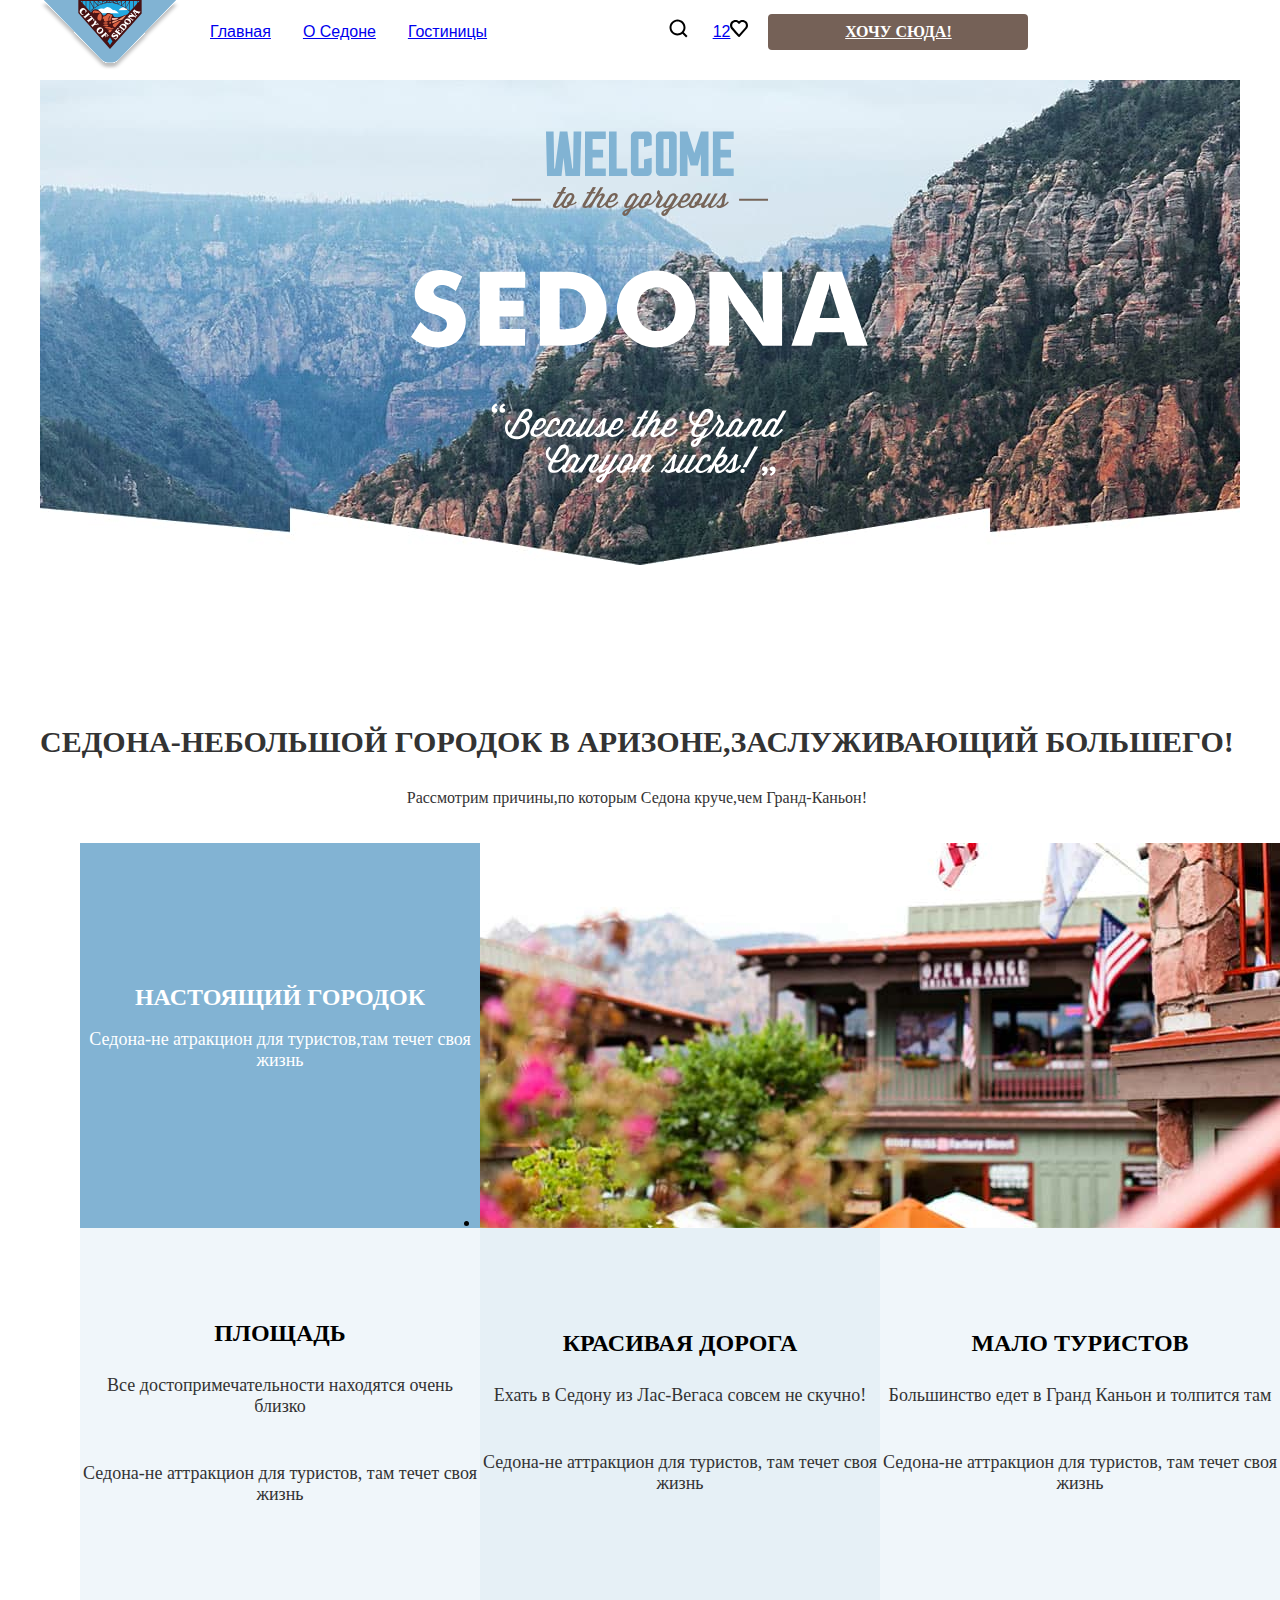
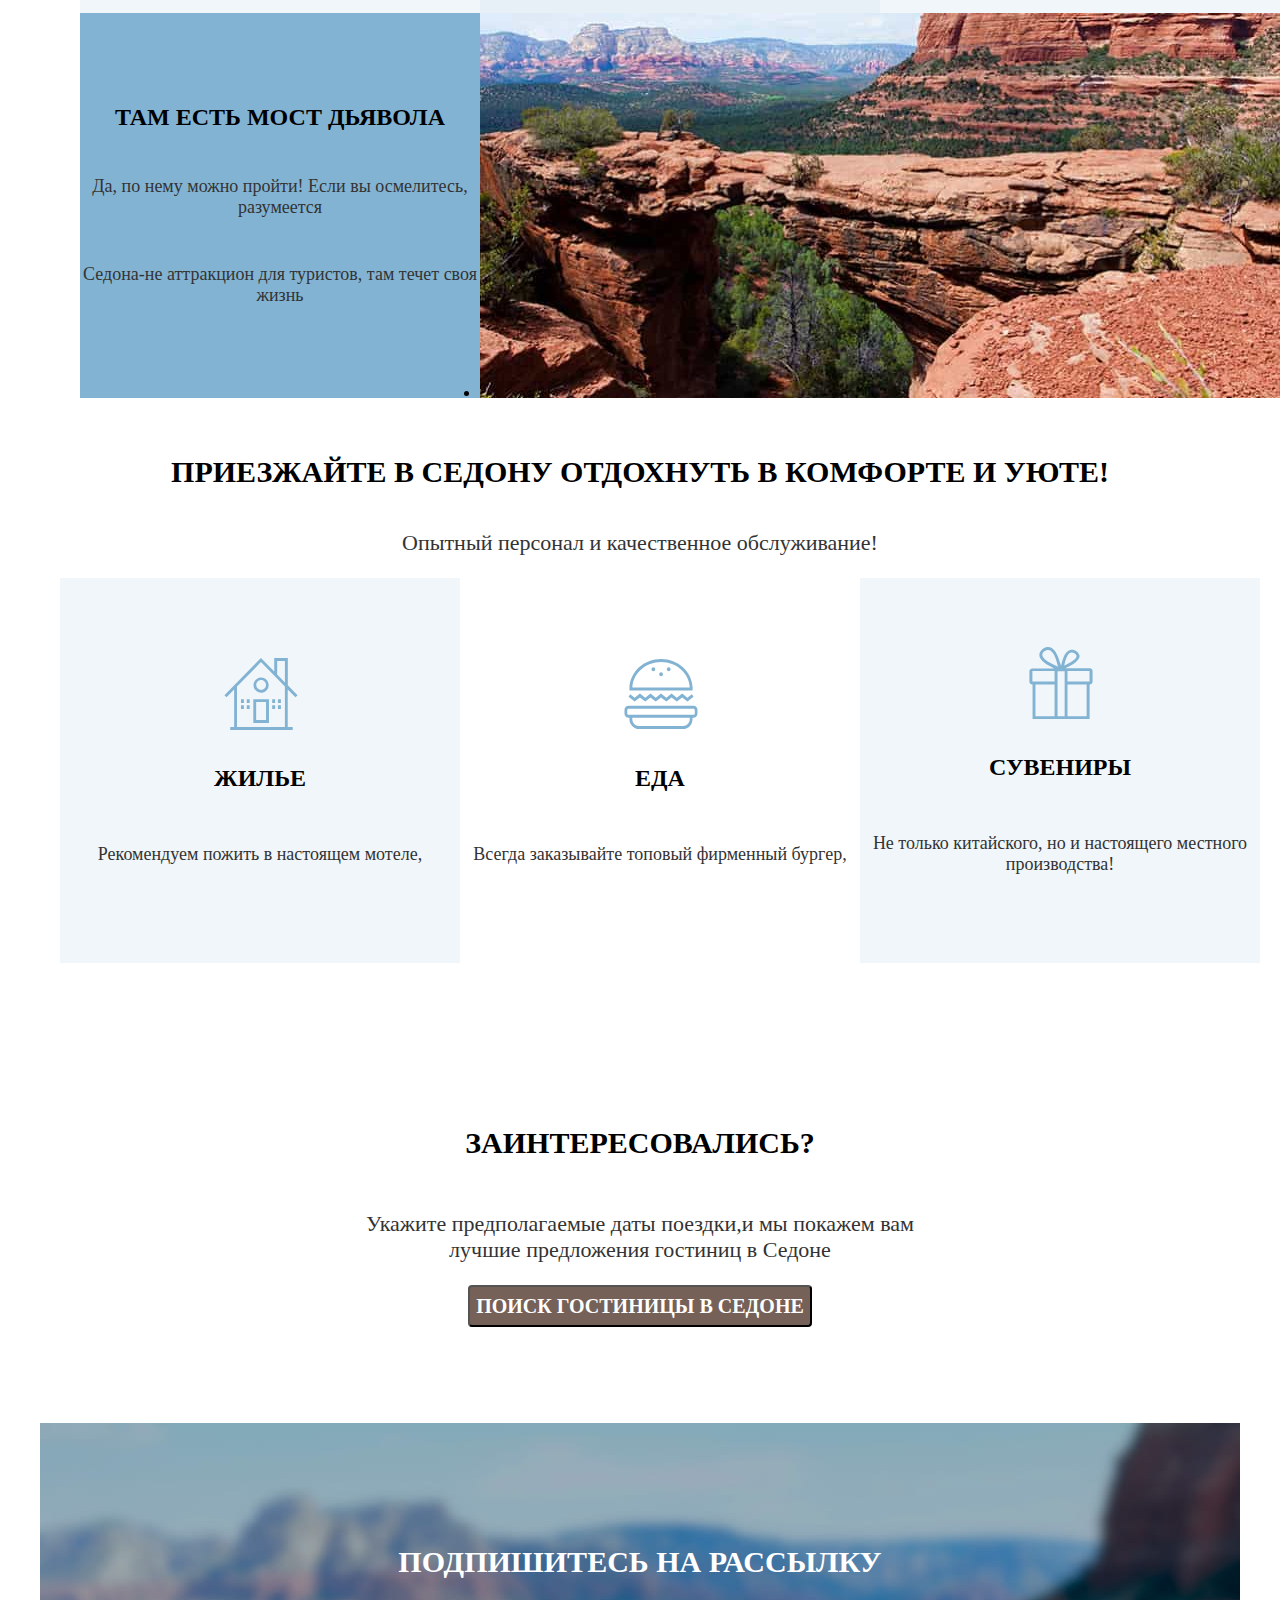
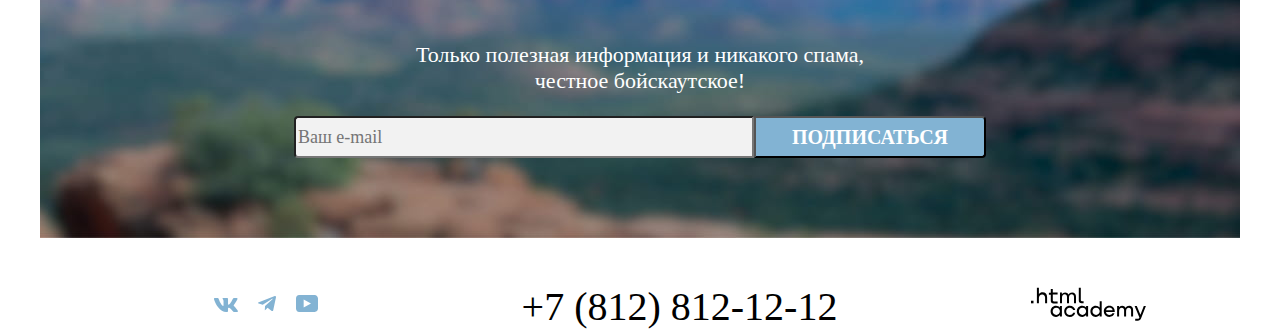
==== commit 11488bab: "Доработки" ====
--- a/index.html
+++ b/index.html
@@ -15,25 +15,29 @@
       </a>
        <ul class="navigation-list">
         <li class="navigation-item1">
-          <a class="navigation-link" href="#">Главная</a>
+          <a class="navigation-link1" href="#">Главная</a>
         </li>
         <li class="navigation-item2">
-          <a class="navigation-link" href="#">О Cедоне</a>
+          <a class="navigation-link2" href="#">О Cедоне</a>
         </li>
         <li class="navigation-item3">
-          <a class="navigation-link" href="catalog.html">Гостиницы</a>
+          <a class="navigation-link3" href="catalog.html">Гостиницы</a>
         </li>
       </ul>
 
-     <ul class="navigation-list navigation-user">
+     <ul class="navigation-user">
         <li class="navigation2">
-          <a class="navigation-link" href="#"><span class="visually-hidden">Поиск</span></a>
+          <a class="navigation-link4" href="#"><span><svg xmlns="http://www.w3.org/2000/svg" width="19" height="19" viewBox="0 0 19 19" fill="none">
+            <path d="M18.5 17.0083L14.8 13.3287C15.8 12.0359 16.5 10.3453 16.5 8.4558C16.5 4.08011 12.9 0.5 8.5 0.5C4.1 0.5 0.5 4.17956 0.5 8.55525C0.5 12.9309 4.1 16.511 8.5 16.511C10.3 16.511 12 15.9144 13.4 14.8204L17.1 18.5L18.5 17.0083ZM8.5 14.5221C5.2 14.5221 2.5 11.837 2.5 8.55525C2.5 5.27348 5.2 2.5884 8.5 2.5884C11.8 2.5884 14.5 5.27348 14.5 8.55525C14.5 11.837 11.8 14.5221 8.5 14.5221Z" fill="black"/>
+            </svg></span></a>
         </li>
         <li class="navigation3">
-          <a class="navigation-link" href="#">12</a>
-        </li>
-        <li class="navigation4"></li>>
-        <a class="navigation-link" href="#">Хочу сюда!</a>
+          <a class="navigation-link5" href="#">12<svg xmlns="http://www.w3.org/2000/svg" width="18" height="17" viewBox="0 0 18 17" fill="none">
+            <path d="M8.9 17C8.6 17 8.3 16.9 8.1 16.6C2.7 10.5 1.4 9.1 1.1 8.7C0.4 7.8 0 6.6 0 5.4C0 2.4 2.4 0 5.5 0C6.8 0 8 0.5 9 1.3C10 0.5 11.3 0 12.5 0C15.5 0 18 2.4 18 5.4C18 6.7 17.5 7.9 16.7 8.8L9.7 16.7C9.5 16.9 9.3 17 8.9 17ZM2.9 7.5C3.2 7.9 6.4 11.5 9 14.4L15.2 7.4C15.7 6.9 15.9 6.2 15.9 5.4C15.9 3.6 14.4 2.1 12.6 2.1C11.6 2.1 10.6 2.6 9.9 3.4C9.6 3.7 9.3 3.8 9 3.8C8.7 3.8 8.4 3.6 8.2 3.4C7.5 2.6 6.5 2.1 5.5 2.1C3.7 2.1 2.2 3.6 2.2 5.4C2.1 6.3 2.5 7 2.9 7.5C2.8 7.5 2.8 7.5 2.9 7.5Z" fill="black"/>
+            </svg></a>
+        </li>
+        <li class="navigation4"></li>
+        <a class="navigation-link6" href="#">Хочу сюда!</a>
         </li>
       </ul>
 
--- a/styles/styles.css
+++ b/styles/styles.css
@@ -28,13 +28,58 @@
   }
   .navigation {   background: #fff;
     display: flex;
-  width: 760;
-margin:0 auto;}
-}
+  width: 1200px;
+  height: 64px;
+  margin:0 auto;
+}
+
 .navigation-list {
   display: flex;
-
-}
+  list-style-type: none;
+  height: 64px;
+  align-items: center;
+  margin: 0;
+  padding: 0;
+ margin-left: 30px;
+
+}
+.navigation-item1{
+  padding-right: 16px;
+}
+.navigation-item2 {display: flex;
+  padding: 20px 16px;
+  flex-direction: column;
+  justify-content: center;
+  align-items: center;
+  gap: 8px;
+  align-self: stretch;
+padding-left: 16px;
+padding-right: 16px;}
+.navigation-item3 {
+  padding-left: 16px;
+}
+.navigation-user {display: flex;
+  margin: 0 auto;
+list-style-type: none;
+align-items: center;}
+.navigation-link4 {padding-right: 25px;}
+.navigation-link5 {padding-right:20px ;}
+.navigation-link6 {font-family: PT Sans;
+  font-size: 16px;
+  font-style: normal;
+  font-weight: 700;
+  line-height: 20px; /* 125% */
+  text-transform: uppercase;
+  color: #FFFFFF;
+  display: flex;
+  width: 160px;
+  padding: 8px 50px;
+  justify-content: center;
+  align-items: center;
+  gap: 10px;
+  border-radius: 4px;
+  background: var(--buttons-basic, #756157);
+  margin-right: 70px;}
 .navigation-link {
   font-family: "PT Sans"sans-serif;
   font-size: 20px;
@@ -64,6 +109,7 @@
     background-repeat: no-repeat;
     color:  #000;
     background-color: var(--basic-white, #FFF);
+
 
 
   }
@@ -426,12 +472,67 @@
   background-size:100% auto;
   background-repeat: no-repeat;
   color:  #000;
-  background-color: var(--basic-white, #FFF);}
+  background-color: var(--basic-white, #FFF);
+  padding-left: 70px;
+padding-bottom: 70px;}
+  .title {font-family: PT Sans;
+    font-size: 60px;
+    font-style: normal;
+    font-weight: 700;
+    line-height: 78px; /* 130% */
+    color: var(--texts-background-deafault, #FFF);
+  padding-left: 70px;
+}
 .filter1 {display:flex;}
+.filter33 {border: none;}
+.sorting { display: flex;
+  align-items: center;
+  justify-content: flex-end;
+
+padding-top: 50px;
+padding-bottom: 40px;
+margin: 0 auto;
+width: 1060px;
+height: 49px;}
+.sorting1 {margin-right: auto;
+  font-family: PT Sans;
+  font-size: 30px;
+  font-style: normal;
+  font-weight: 700;
+  line-height: 36px; /* 120% */
+  text-transform: uppercase;
+  color: var(--texts-texts-basic, #000);
+}
+.sorting2  {
+  gap: 70px;
+  font-family: PT Sans;
+  font-size: 18px;
+  font-style: normal;
+  font-weight: 400;
+  line-height: 21px; /* 116.667% */
+  color: var(--texts-second, #333);
+
+}
+
+.sorting3 {
+ margin-right: 8px;
+
+  }
+.select-control {
+  border-radius: 4px;
+  border: 2px solid var(--forms-elements-1, #E5E5E5);
+  position: relative;
+  outline: none;
+  padding: 14px ;
+  padding-right: 49px;}
+
+.layout {display: flex;
+  list-style-type: none;}
 .style-ul { list-style-type: none;}
 .hotel { display: flex;
 width: 1200px;
-flex-wrap: wrap;}
+flex-wrap: wrap;
+margin-left: 70px;}
 .hotel1 {width: 340px;
   height: 438px;
   padding: 20px;
